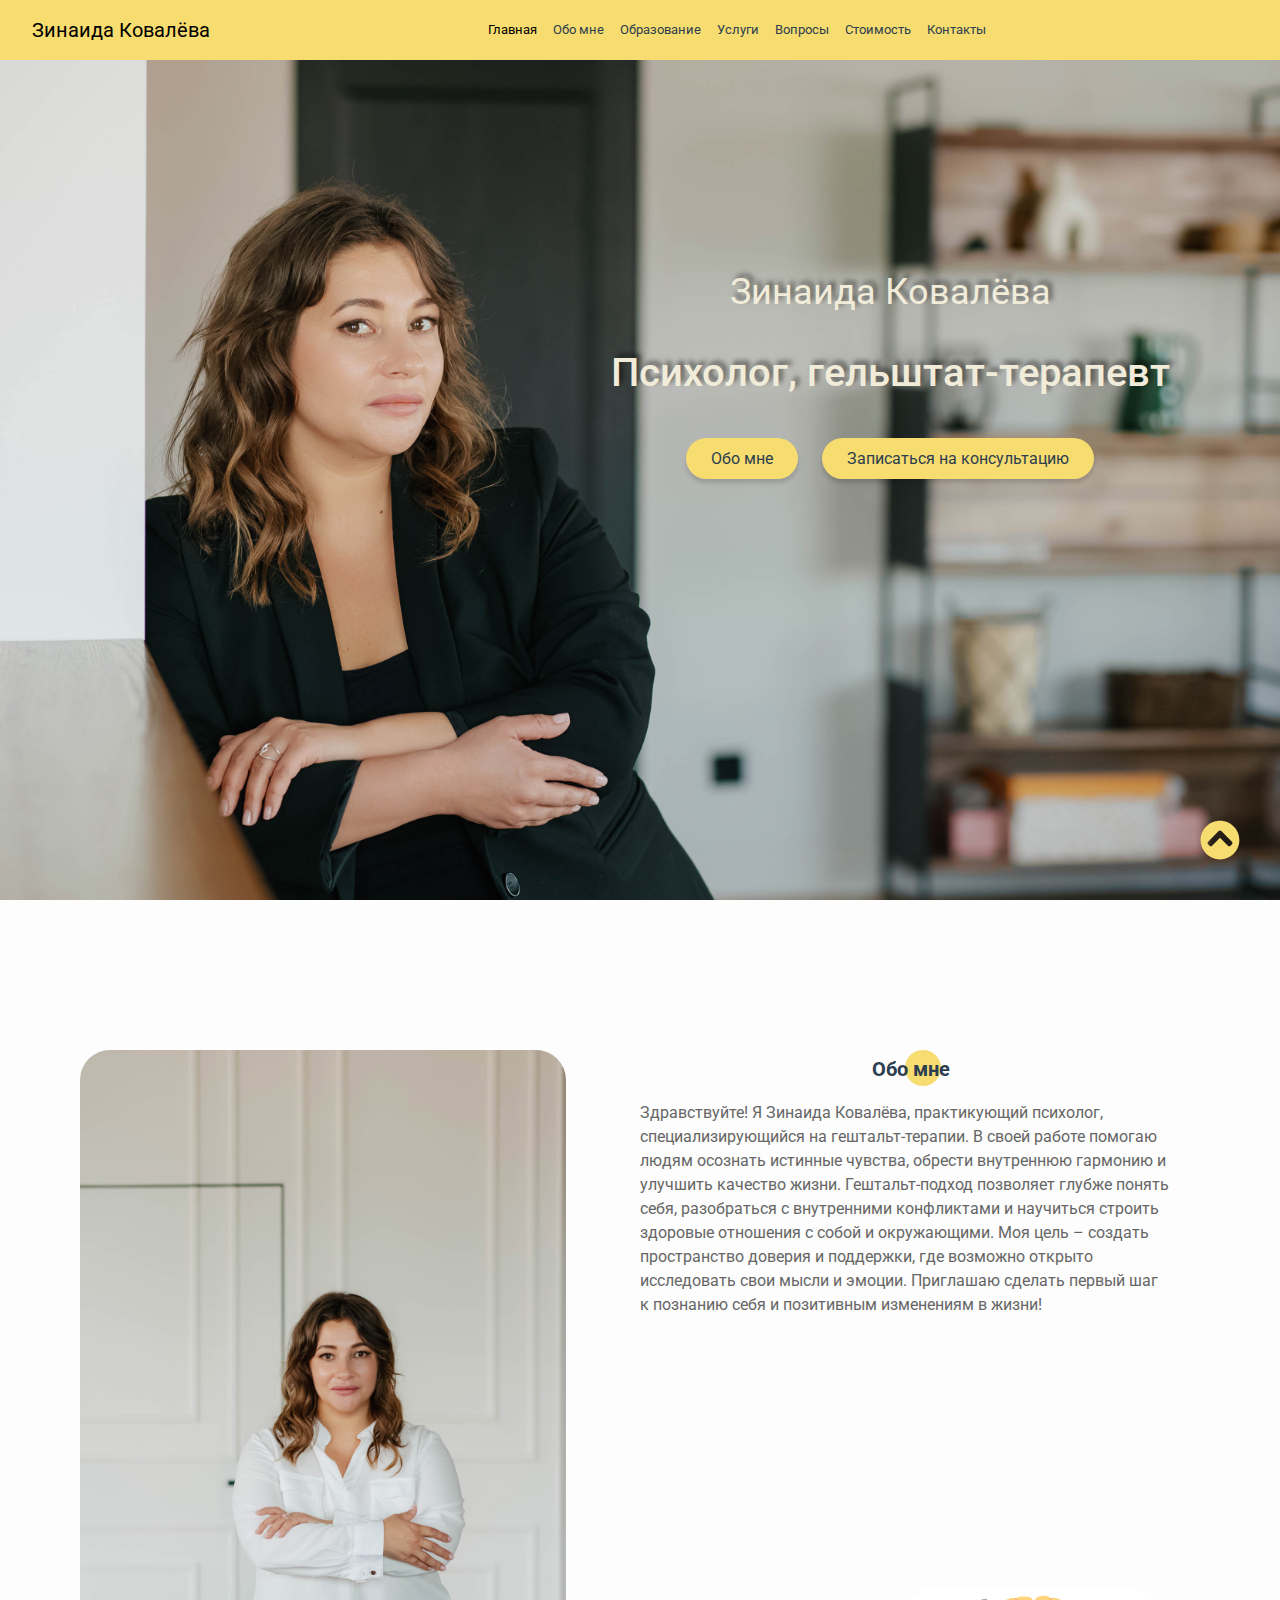
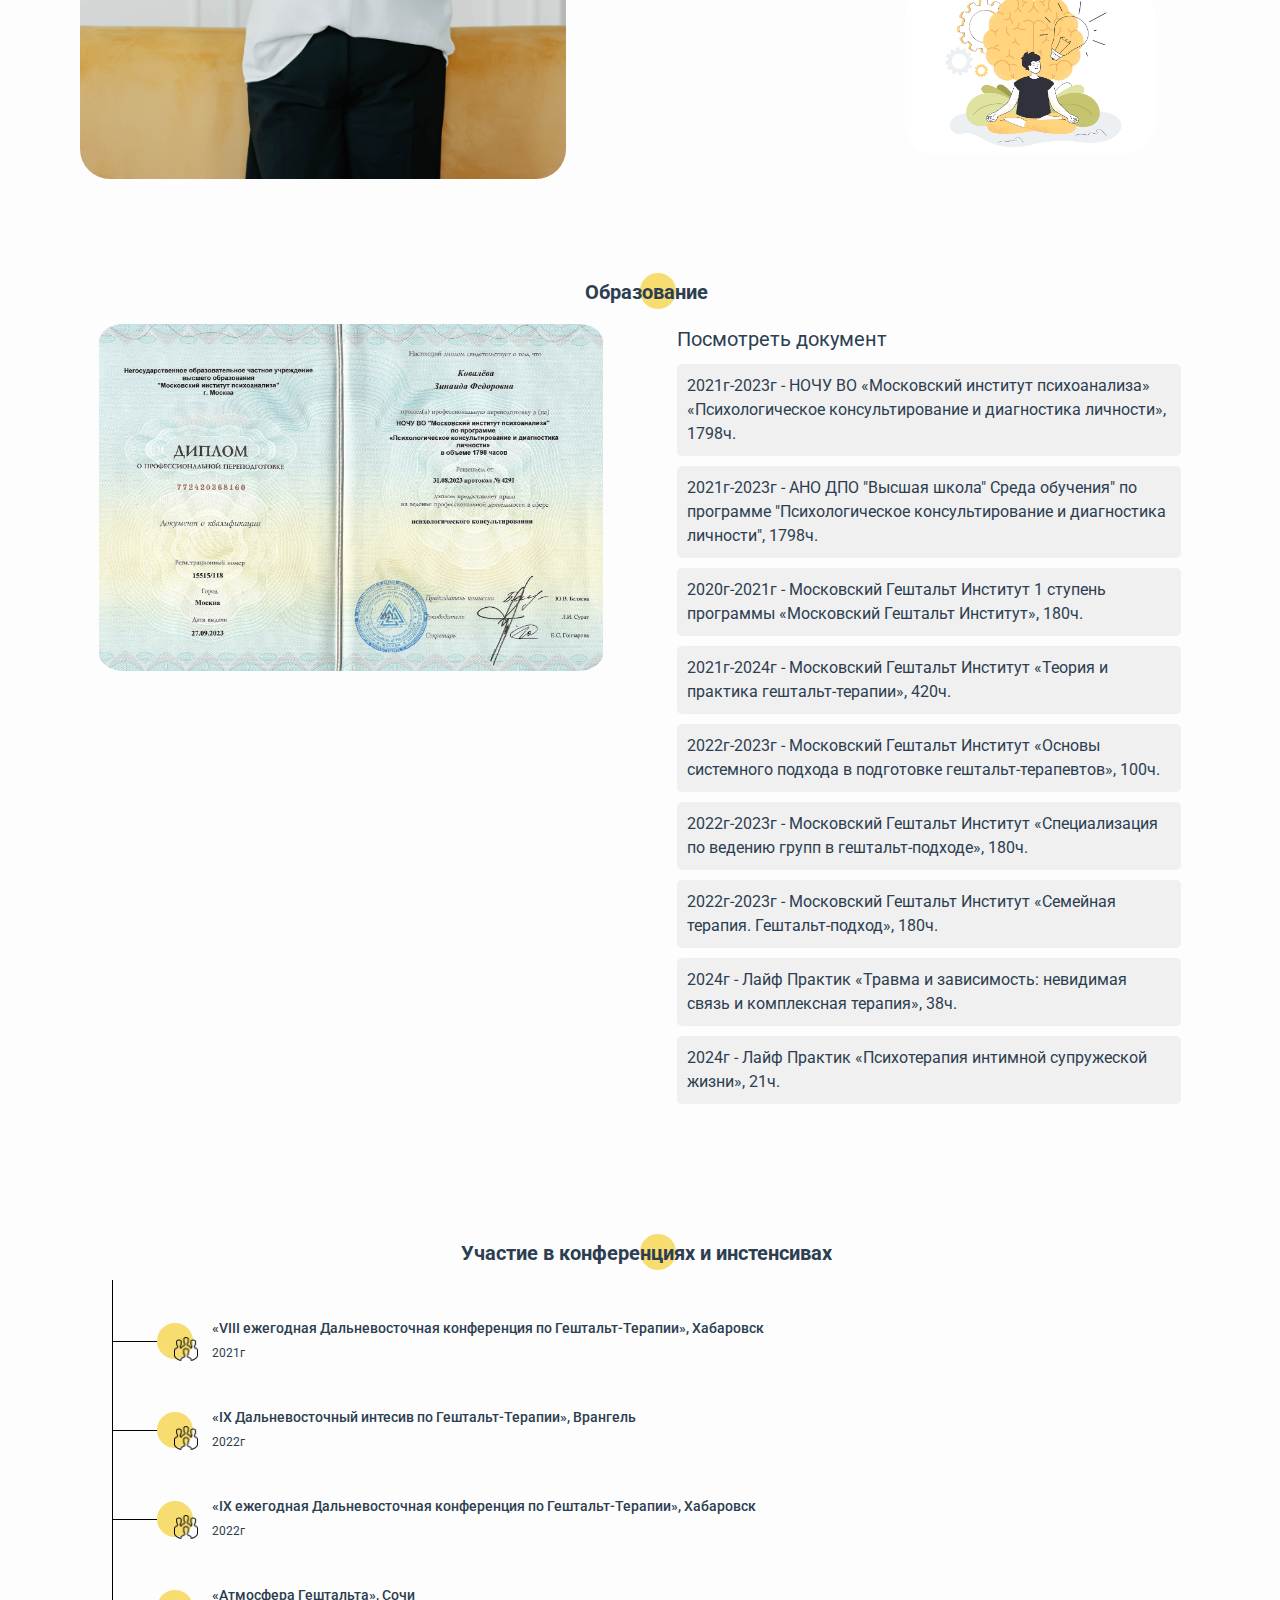
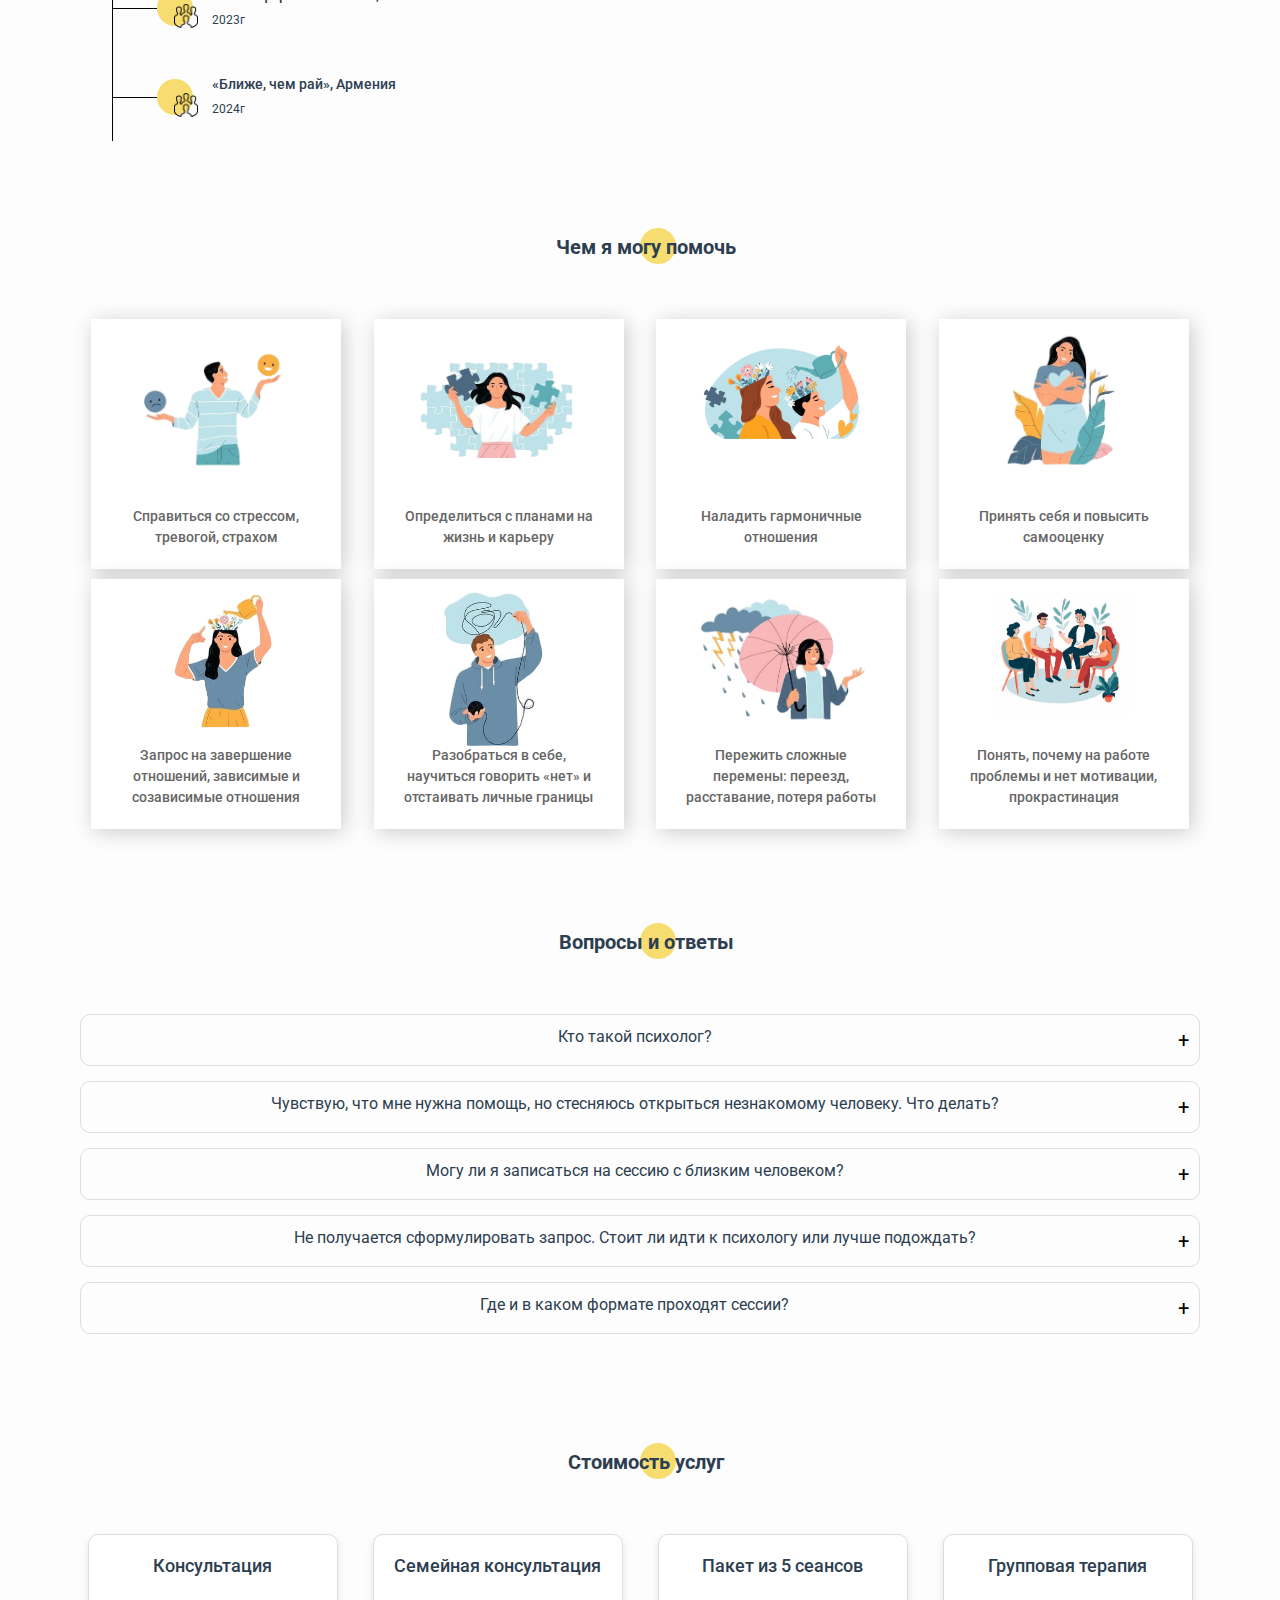
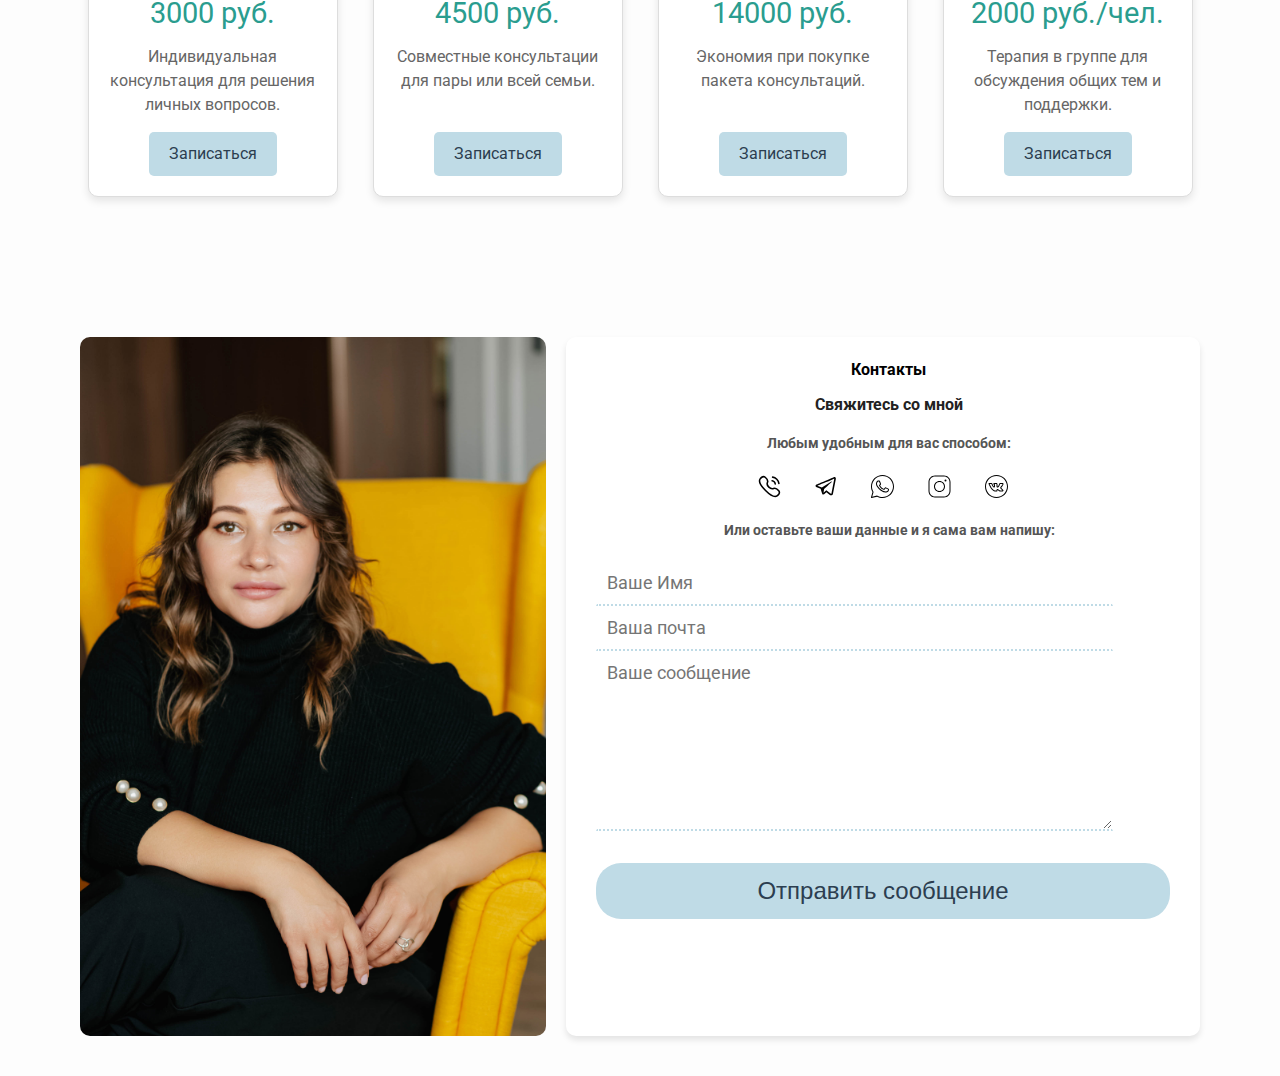
==== index.html @ 151e50be "update" ====
<!DOCTYPE html>
<html lang="ru">

<head>
    <meta charset="UTF-8">
    <meta name="viewport" content="width=device-width, initial-scale=1.0">
    <title>Психолог</title>
    <link href="https://cdn.jsdelivr.net/npm/bootstrap@5.3.0/dist/css/bootstrap.min.css" rel="stylesheet">
    <link rel="preconnect" href="https://fonts.googleapis.com">
    <link rel="preconnect" href="https://fonts.gstatic.com" crossorigin>
    <link href="https://fonts.googleapis.com/css2?family=Roboto:ital,wght@0,100;0,300;0,400;0,500;0,700;0,900;1,100;1,300;1,400;1,500;1,700;1,900&display=swap" rel="stylesheet">
    <link rel="preconnect" href="https://fonts.googleapis.com">
    <link rel="preconnect" href="https://fonts.gstatic.com" crossorigin>
    <link href="https://fonts.googleapis.com/css2?family=Marck+Script&display=swap" rel="stylesheet">
    <link rel="stylesheet" href="style.css">
</head>

<body>
    <!-- Главная секция -->
    <header class="main-header" id="up">
        <nav class="navbar navbar-expand-lg navbar-light">
            <div class="container-fluid">
                <a class="navbar-brand" href="#">Зинаида Ковалёва</a>
                <button class="navbar-toggler" type="button" data-bs-toggle="collapse" data-bs-target="#navbarNav" aria-controls="navbarNav" aria-expanded="false" aria-label="Toggle navigation">
               <span class="navbar-toggler-icon"></span>
               </button>
                <div class="collapse navbar-collapse" id="navbarNav">
                    <ul class="navbar-nav ms-auto">
                        <li class="nav-item">
                            <a class="nav-link active" aria-current="page" href="#main">Главная</a>
                        </li>
                        <li class="nav-item">
                            <a class="nav-link" href="#about">Обо мне</a>
                        </li>
                        <li class="nav-item">
                            <a class="nav-link" href="#resume">Образование</a>
                        </li>
                        <li class="nav-item">
                            <a class="nav-link" href="#services">Услуги</a>
                        </li>
                        <li class="nav-item">
                            <a class="nav-link" href="#faq">Вопросы</a>
                        </li>
                        <li class="nav-item">
                            <a class="nav-link" href="#pricing">Стоимость</a>
                        </li>
                        <li class="nav-item">
                            <a class="nav-link" href="#contacts">Контакты</a>
                        </li>
                    </ul>
                </div>
            </div>
        </nav>
        <div class="main-text">
            <div class="main__subtitle">Зинаида Ковалёва</div>
            <h1 class="main__title">Психолог, гельштат-терапевт</h1>
            <div class="main-btn">
                <a href="#about" class="main__link">Обо мне</a>
                <a class="main__btn" href="#contacts">Записаться на консультацию
               </a>
            </div>
        </div>
    </header>
    <!-- Секция "Обо мне" -->
    <section class="about">
        <div class="container">
            <div class="about__wrapper" id="about">
                <div class="about__photo">

                    <img src="./img/4.jpg" alt="photo">

                </div>
                <div class="about__descr">
                    <div class="container_about">
                        <h2 class="title">Обо мне</h2>
                        <p class="about__text ">Здравствуйте! Я Зинаида Ковалёва, практикующий психолог, специализирующийся на гештальт-терапии. В своей работе помогаю людям осознать истинные чувства, обрести внутреннюю гармонию и улучшить качество жизни. Гештальт-подход позволяет
                            глубже понять себя, разобраться с внутренними конфликтами и научиться строить здоровые отношения с собой и окружающими. Моя цель – создать пространство доверия и поддержки, где возможно открыто исследовать свои мысли и эмоции.
                            Приглашаю сделать первый шаг к познанию себя и позитивным изменениям в жизни!
                        </p>
                        <img src="./vector/yoga.jpg" alt="woman" class="about_icon">
                    </div>
                </div>
            </div>
        </div>
    </section>
    <!-- Секция "Образование" -->
    <section class="resume" id="resume">
        <div class="container">
            <h2 class="title">Образование</h2>
            <div id="scene">
                <div id="left-zone">
                    <div id="carousel">
                        <img src="./diplom/1.jpg" alt="Фото 1" class="carousel-item active">
                        <img src="./diplom/2.jpg" alt="Фото 2" class="carousel-item">
                        <img src="./diplom/3.jpg" alt="Фото 3" class="carousel-item">
                        <img src="./diplom/4.jpg" alt="Фото 4" class="carousel-item">
                        <img src="./diplom/5.jpg" alt="Фото 5" class="carousel-item">
                        <img src="./diplom/6.jpg" alt="Фото 6" class="carousel-item">
                        <img src="./diplom/7.jpg" alt="Фото 7" class="carousel-item">
                        <img src="./diplom/8.jpg" alt="Фото 8" class="carousel-item">
                        <img src="./diplom/9.jpg" alt="Фото 9" class="carousel-item">
                    </div>
                </div>
                <div id="middle-border"></div>
                <div id="right-zone">
                    <div id="diploma-text">Посмотреть документ</div>

                    <ul id="diploma-list">
                        <li data-index="0" data-img="./diplom/1.jpg">
                            2021г-2023г - НОЧУ ВО «Московский институт психоанализа» «Психологическое консультирование и диагностика личности», 1798ч.
                        </li>
                        <li data-index="1" data-img="./diplom/2.jpg">
                            2021г-2023г - АНО ДПО "Высшая школа" Среда обучения" по программе "Психологическое консультирование и диагностика личности", 1798ч.
                        </li>
                        <li data-index="2" data-img="./diplom/3.jpg">
                            2020г-2021г - Московский Гештальт Институт 1 ступень программы «Московский Гештальт Институт», 180ч.
                        </li>
                        <li data-index="3" data-img="./diplom/4.jpg">
                            2021г-2024г - Московский Гештальт Институт «Теория и практика гештальт-терапии», 420ч.
                        </li>
                        <li data-index="4" data-img="./diplom/5.jpg">
                            2022г-2023г - Московский Гештальт Институт «Основы системного подхода в подготовке гештальт-терапевтов», 100ч.
                        </li>
                        <li data-index="5" data-img="./diplom/6.jpg">
                            2022г-2023г - Московский Гештальт Институт «Специализация по ведению групп в гештальт-подходе», 180ч.
                        </li>
                        <li data-index="6" data-img="./diplom/7.jpg">
                            2022г-2023г - Московский Гештальт Институт «Семейная терапия. Гештальт-подход», 180ч.
                        </li>
                        <li data-index="7" data-img="./diplom/8.jpg">
                            2024г - Лайф Практик «Травма и зависимость: невидимая связь и комплексная терапия», 38ч.
                        </li>
                        <li data-index="8" data-img="./diplom/9.jpg">
                            2024г - Лайф Практик «Психотерапия интимной супружеской жизни», 21ч.
                        </li>
                    </ul>
                </div>
                <div id="diploma-modal">
                    <div class="modal-content">
                        <img id="modal-image" alt="Диплом">
                        <span id="close-modal" class="close">&times;</span>
                    </div>
                </div>
            </div>
        </div>
    </section>
    <!--  Секция Конференции -->
    <section id="qualifications" class="qualifications">
        <div class="container">
            <h2 class="title">Участие в конференциях и инстенсивах</h2>
            <div class="resume__column">
                <ul>
                    <li>
                        <div class="resume__item">
                            <div class="resume__item-head">
                                <div class="resume__item-icon">
                                    <img src="./experience/conf.png" alt="work">
                                </div>
                                <h4 class="title_fz14"> «VIII ежегодная Дальневосточная конференция по Гештальт-Терапии», Хабаровск
                                </h4>
                                <div class="resume__item-location">2021г
                                </div>
                            </div>
                        </div>
                    </li>
                    <li>
                        <div class="resume__item">
                            <div class="resume__item-head">
                                <div class="resume__item-icon">
                                    <img src="./experience/conf.png" alt="work">
                                </div>
                                <h4 class="title_fz14"> «IX Дальневосточный интесив по Гештальт-Терапии», Врангель
                                </h4>
                                <div class="resume__item-location">2022г
                                </div>
                            </div>
                        </div>
                    </li>
                    <li>
                        <div class="resume__item">
                            <div class="resume__item-head">
                                <div class="resume__item-icon">
                                    <img src="./experience/conf.png" alt="work">
                                </div>
                                <h4 class="title_fz14">
                                    «IX ежегодная Дальневосточная конференция по Гештальт-Терапии», Хабаровск
                                </h4>
                                <div class="resume__item-location">2022г
                                </div>
                            </div>
                        </div>
                    </li>
                    <li>
                        <div class="resume__item">
                            <div class="resume__item-head">
                                <div class="resume__item-icon">
                                    <img src="./experience/conf.png" alt="work">
                                </div>
                                <h4 class="title_fz14">
                                    «Атмосфера Гештальта», Сочи
                                </h4>
                                <div class="resume__item-location">2023г
                                </div>
                            </div>
                        </div>
                    </li>
                    <li>
                        <div class="resume__item">
                            <div class="resume__item-head">
                                <div class="resume__item-icon">
                                    <img src="./experience/conf.png" alt="work">
                                </div>
                                <h4 class="title_fz14">
                                    «Ближе, чем рай», Армения
                                </h4>
                                <div class="resume__item-location">2024г
                                </div>
                            </div>
                        </div>
                    </li>
                </ul>
            </div>
        </div>
    </section>
    <!-- Секция "Услуги" -->
    <section id="services" class="services">
        <div class="container">
            <h2 class="title">Чем я могу помочь</h2>
            <div class="services_wrapper">
                <div class="cta">
                    <img src="./vector/1.png" alt="card_1" class="services_img">
                    <div class="services_descr">
                        <p class="services_text">Справиться со стрессом, тревогой, страхом
                        </p>
                    </div>
                </div>
                <div class="cta">
                    <img src="./vector/2.png" alt="card_2" class="services_img">
                    <div class="services_descr">
                        <p class="services_text">Определиться с планами на жизнь и карьеру
                        </p>
                    </div>
                </div>
                <div class="cta">
                    <img src="./vector/8.png" alt="card_8" class="services_img">
                    <div class="services_descr">
                        <p class="services_text">Наладить гармоничные отношения
                        </p>
                    </div>
                </div>
                <div class="cta">
                    <img src="./vector/5.png" alt="card_5" class="services_img">
                    <div class="services_descr">
                        <p class="services_text"> Принять себя и повысить самооценку
                        </p>
                    </div>
                </div>
                <div class="cta">
                    <img src="./vector/3.png" alt="card_3" class="services_img">
                    <div class="services_descr">
                        <p class="services_text">Запрос на завершение отношений, зависимые и созависимые отношения
                        </p>
                    </div>
                </div>
                <div class="cta">
                    <img src="./vector/4.png" alt="card_4" class="services_img">
                    <div class="services_descr">
                        <p class="services_text"> Разобраться в себе, научиться говорить «нет» и отстаивать личные границы
                        </p>
                    </div>
                </div>
                <div class="cta">
                    <img src="./vector/6.png" alt="card_6" class="services_img">
                    <div class="services_descr">
                        <p class="services_text">Пережить сложные перемены: переезд, расставание, потеря работы
                        </p>
                    </div>
                </div>
                <div class="cta">
                    <img src="./vector/7.PNG" alt="card_7" class="services_img">
                    <div class="services_descr">
                        <p class="services_text">Понять, почему на работе проблемы и нет мотивации, прокрастинация
                        </p>
                    </div>
                </div>
            </div>
        </div>
    </section>
    <!-- Секция "Вопросы и ответы" -->
    <section id="faq" class="faq">
        <div class="container">
            <h2 class="title">Вопросы и ответы</h2>
            <div class="faq-items">
                <div class="faq-item">
                    <div class="question">
                        <span>Кто такой психолог?</span>
                        <button class="toggle-btn">+</button>
                    </div>
                    <div class="answer">
                        Психолог — это профессионал, который помогает людям справиться со своими мыслями, чувствами и поведением. В психотерапии можно улучшить качество своей жизни: наладить отношения с людьми, найти источник проблем и тревоги, изучить самого себя.
                    </div>
                </div>
                <div class="faq-item">
                    <div class="question">
                        <span>Чувствую, что мне нужна помощь, но стесняюсь открыться незнакомому человеку. Что делать?
                     </span>
                        <button class="toggle-btn">+</button>
                    </div>
                    <div class="answer">
                        Для многих людей установленная с психологом связь становится первым и очень важным опытом открытых, безопасных и доверительных отношений. Отношения, которые складываются между психологом и клиентом, называются терапевтическим альянсом — он основан на
                        доверии, принятии и общей цели. Важно, чтобы клиент был заинтересован в установлении контакта так же, как психолог.
                    </div>
                </div>
                <div class="faq-item">
                    <div class="question">
                        <span>Могу ли я записаться на сессию с близким человеком?
                     </span>
                        <button class="toggle-btn">+</button>
                    </div>
                    <div class="answer">
                        Да, на парную консультацию можно прийти с партнером, членом семьи, другом.
                    </div>
                </div>
                <div class="faq-item">
                    <div class="question">
                        <span>Не получается сформулировать запрос. Стоит ли идти к психологу или лучше подождать?
                     </span>
                        <button class="toggle-btn">+</button>
                    </div>
                    <div class="answer">
                        Какого-то особенного состояния, оказавшись в котором человек станет достоин помощи, не существует. На самом деле к психологу можно приходить с разными целями: улучшить свое состояние, исследовать себя, ценности и смыслы, получить поддержку и сохранить
                        текущий уровень жизни.
                    </div>
                </div>
                <div class="faq-item">
                    <div class="question">
                        <span>Где и в каком формате проходят сессии?
                     </span>
                        <button class="toggle-btn">+</button>
                    </div>
                    <div class="answer">
                        Онлайн или личная встреча в кабинете, г.Владивосток
                    </div>
                </div>
            </div>
        </div>
    </section>
    <!-- Секция "Стоимость" -->
    <section id="pricing" class="pricing">
        <div class="container">
            <h2 class="title">Стоимость услуг</h2>
            <div class="pricing-cards">
                <div class="price-card">
                    <h3>Консультация</h3>
                    <p class="price">3000 руб.</p>
                    <p class="description">Индивидуальная консультация для решения личных вопросов.</p>
                    <div><a class="btn-signup" href="#contacts" target="_blank">Записаться</a></div>
                </div>
                <div class="price-card">
                    <h3>Семейная консультация</h3>
                    <p class="price">4500 руб.</p>
                    <p class="description">Совместные консультации для пары или всей семьи.</p>
                    <div><a class="btn-signup" href="#contacts" target="_blank">Записаться</a></div>
                </div>
                <div class="price-card">
                    <h3>Пакет из 5 сеансов</h3>
                    <p class="price">14000 руб.</p>
                    <p class="description">Экономия при покупке пакета консультаций.</p>
                    <div><a class="btn-signup" href="#contacts" target="_blank">Записаться</a></div>
                </div>
                <div class="price-card">
                    <h3>Групповая терапия</h3>
                    <p class="price">2000 руб./чел.</p>
                    <p class="description">Терапия в группе для обсуждения общих тем и поддержки.</p>
                    <div><a class="btn-signup" href="#contacts" target="_blank">Записаться</a></div>
                </div>
            </div>
        </div>
    </section>


    <!--  Контакты -->
    <footer>
        <section class="contacts" id="contacts">
            <div class="container">
                <div class="contacts__wrapper">
                    <div class="contacts__photo">
                        <img src="./img/2.jpg" alt="photo">
                    </div>
                    <div class="contacts__descr">
                        <h2 class="title title_fz16 contacts__title">Контакты</h2>
                        <div class="title title_fz36 contacts__subtitle">Свяжитесь со мной</div>
                        <div class="title title_fz14 contacts__text">
                            Любым удобным для вас способом:
                        </div>
                        <div class="contacts__social">
                            <a href="tel:+79024866985" class="contacts__link" target="_blank" rel="noopener">
                                <img src="icons/phone.svg" alt="+79024866985">
                            </a>
                            <a href="https://t.me/Zina_kov" class="contacts__link" target="_blank" rel="noopener">
                                <img src="./icons/telegram.svg" alt="telegram">
                            </a>
                            <a href="https://wa.me/79024866985" class="contacts__link" target="_blank" rel="noopener">
                                <img src="./icons/whatsapp.svg" alt="WhatsApp">
                            </a>
                            <a href="https://instagram.com/zina_ko" class="contacts__link" target="_blank" rel="noopener">
                                <img src="./icons/instagram.svg" alt="instagram">
                            </a>
                            <a href="https://vk.com/zina_ko" class="contacts__link" target="_blank" rel="noopener">
                                <img src="icons/vk.svg" alt="vk">
                            </a>
                        </div>
                        <div class="title title_fz14 contacts__text">
                            Или оставьте ваши данные и я сама вам напишу:
                        </div>
                        <form action="https://api.web3forms.com/submit" method="POST" class="form">
                            <input type="hidden" name="access_key" value="64c1907b-3986-439f-8b9c-4cee5fe26b75">
                            <input name="name" type="text" class="name feedback-input" placeholder="Ваше Имя">
                            <input name="email" type="text" class="email feedback-input" placeholder="Ваша почта">
                            <textarea name="text" class="message feedback-input" placeholder="Ваше сообщение"></textarea>
                            <input class="submit-button" type="submit" value="Отправить сообщение">
                        </form>
                    </div>
                    <div id="successModal" class="modal hidden">
                        <div class="modal-content-thanks">
                            <span id="closeModal" class="close-btn">&times;</span>
                            <p>Ваше сообщение было успешно отправлено.</p>
                        </div>
                    </div>
                </div>
        </section>
        <a href="#up" class="pageup">
            <img src="./vector/up.svg" alt="up">
        </a>
    </footer>


    <script src="https://cdn.jsdelivr.net/npm/bootstrap@5.3.0/dist/js/bootstrap.bundle.min.js"></script>
    <script src="script.js"></script>
</body>

</html>
---- style.css ----
@import url('./block/about.css');
@import url('./block/main.css');
@import url('./block/resume.css');
@import url('./block/services.css');
@import url('./block/faq.css');
@import url('./block/price.css');
@import url('./block/contacts.css');
* {
    margin: 0 auto;
    padding: 0;
    scroll-behavior: smooth;
    box-sizing: border-box;
}

body {
    font-family: "Roboto", sans-serif;
    background-color: #FDFDFD;
    color: #2C3E50;
}

.container {
    max-width: 1180px;
    margin: 0 auto;
    padding: 100px 30px 0px 30px;
}

h2 {
    color: #2C3E50;
    position: relative;
    font-size: 20px;
    text-align: center;
}

.title {
    position: relative;
    padding-top: 1px;
    padding-left: 12px;
    text-align: center;
    font-weight: bold;
}

.title:before {
    content: '';
    position: absolute;
    width: 36px;
    height: 36px;
    border-radius: 100%;
    background: #f7dd70;
    z-index: -1;
    top: -25%;
    left: 50%;
    text-align: center;
}

.title_fz14 {
    font-size: 14px;
    line-height: 21px;
}

.title_fz16 {
    padding-left: 10px;
    font-size: 16px;
    line-height: 24px;
    color: #000;
}

.title_fz36 {
    font-style: 36px;
}

.pageup {
    display: block;
    position: fixed;
    bottom: 40px;
    right: 40px;
    width: 40px;
    height: 40px;
    scroll-behavior: smooth;
    img {
        width: 100%;
    }
}

@media (max-width: 768px) {
    .container {
        padding: 80px 30px 0px 30px;
    }
}
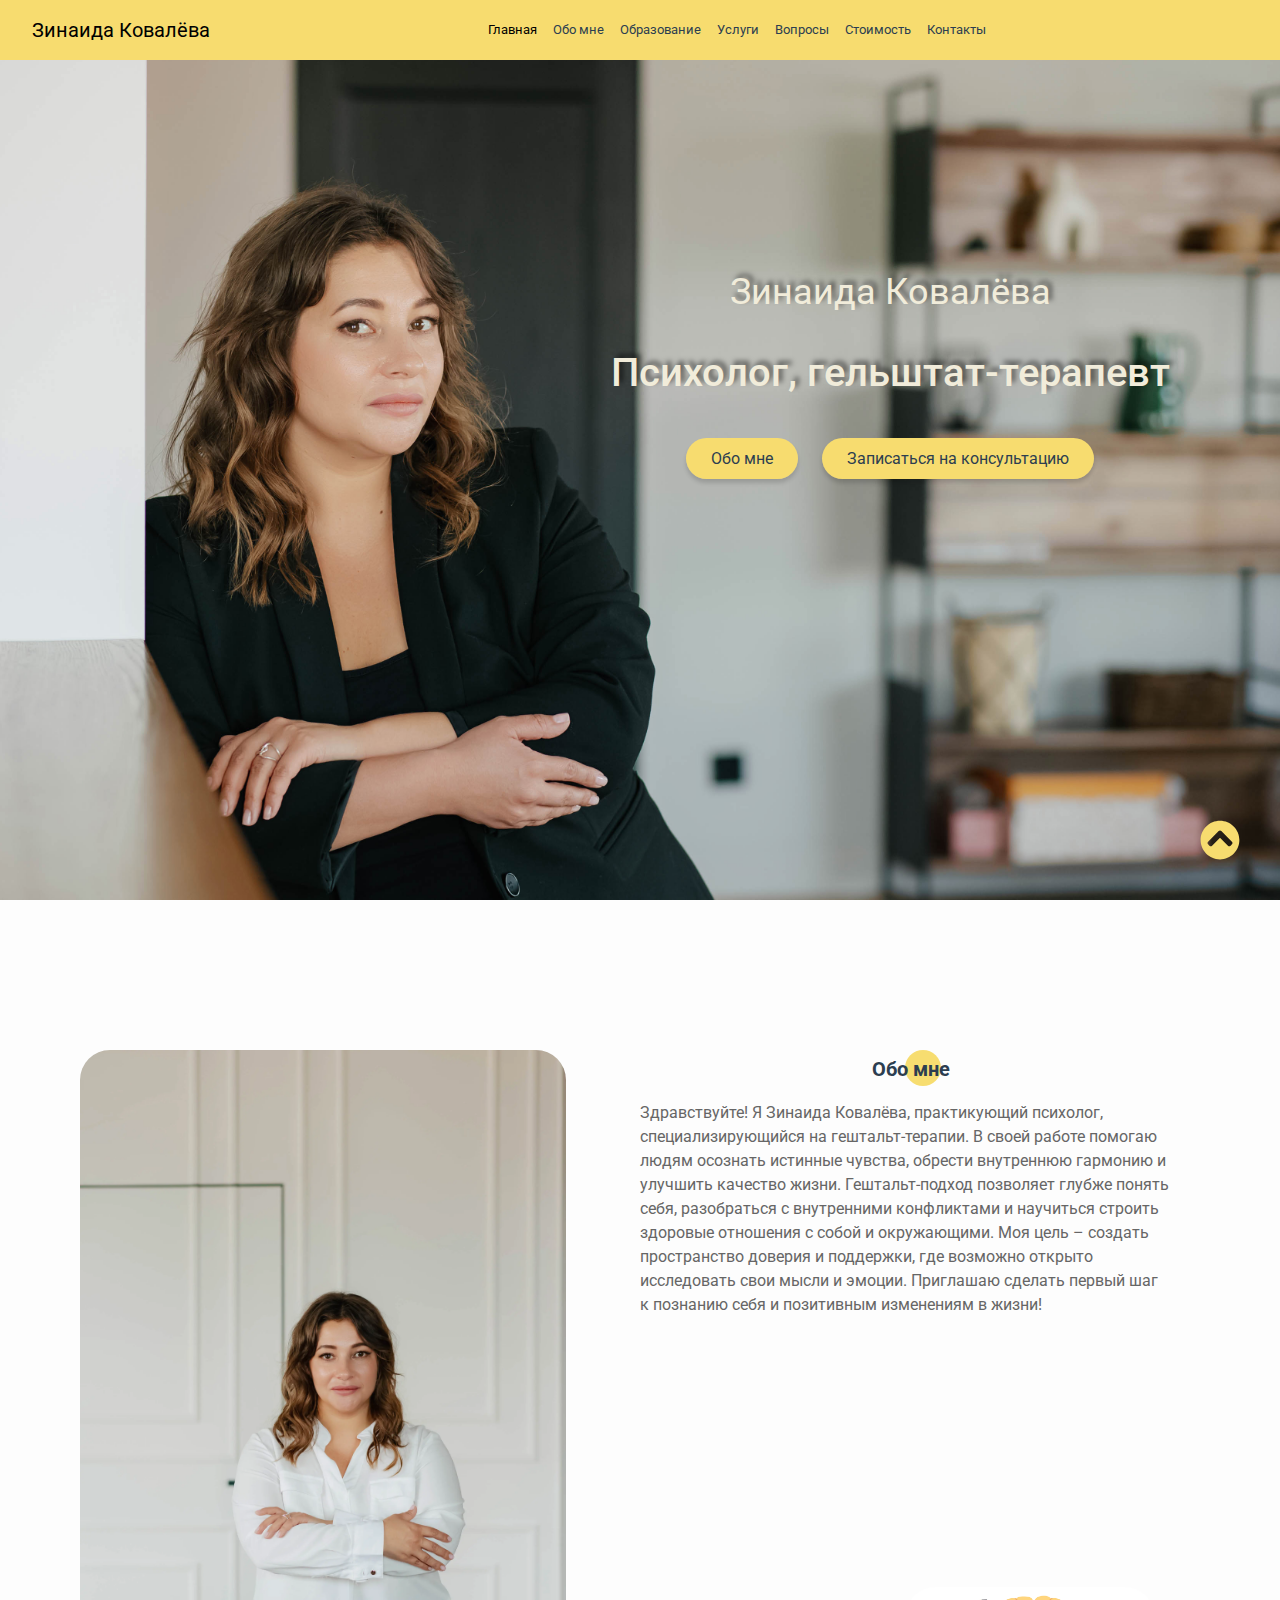
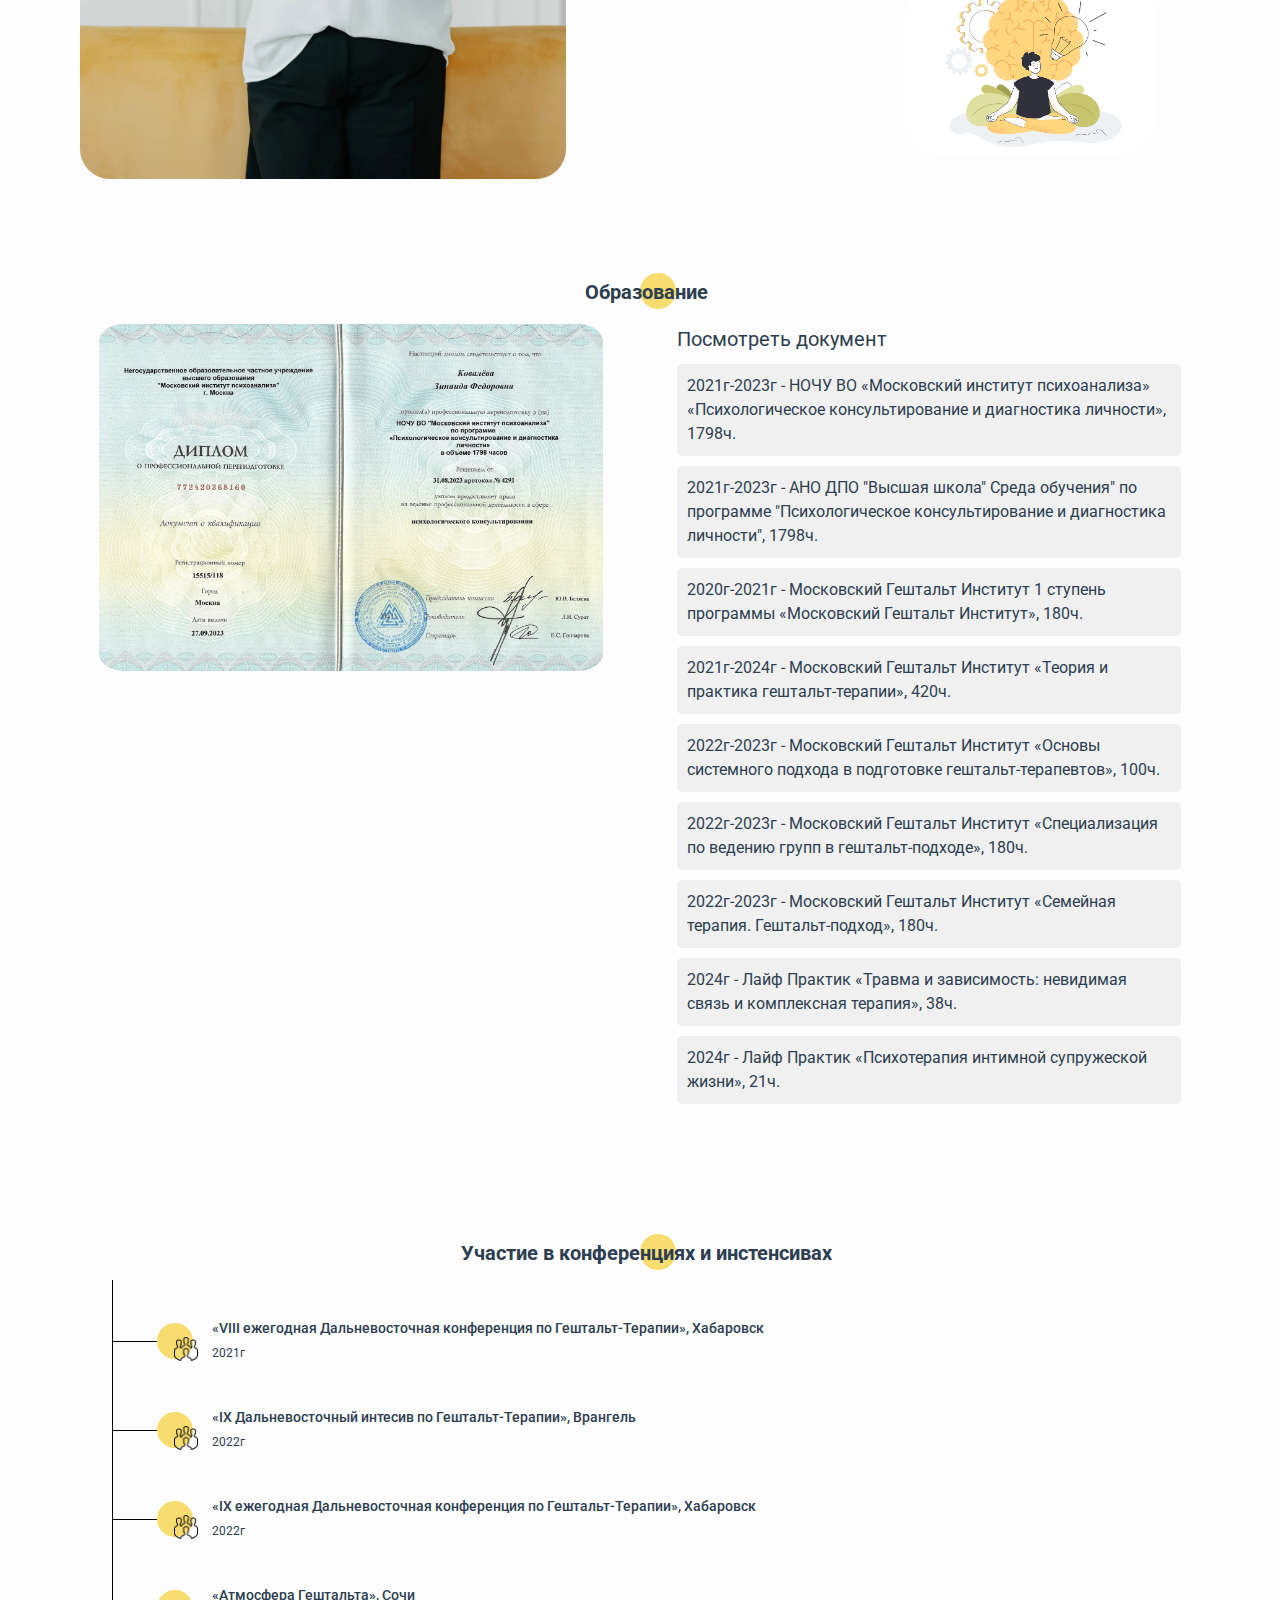
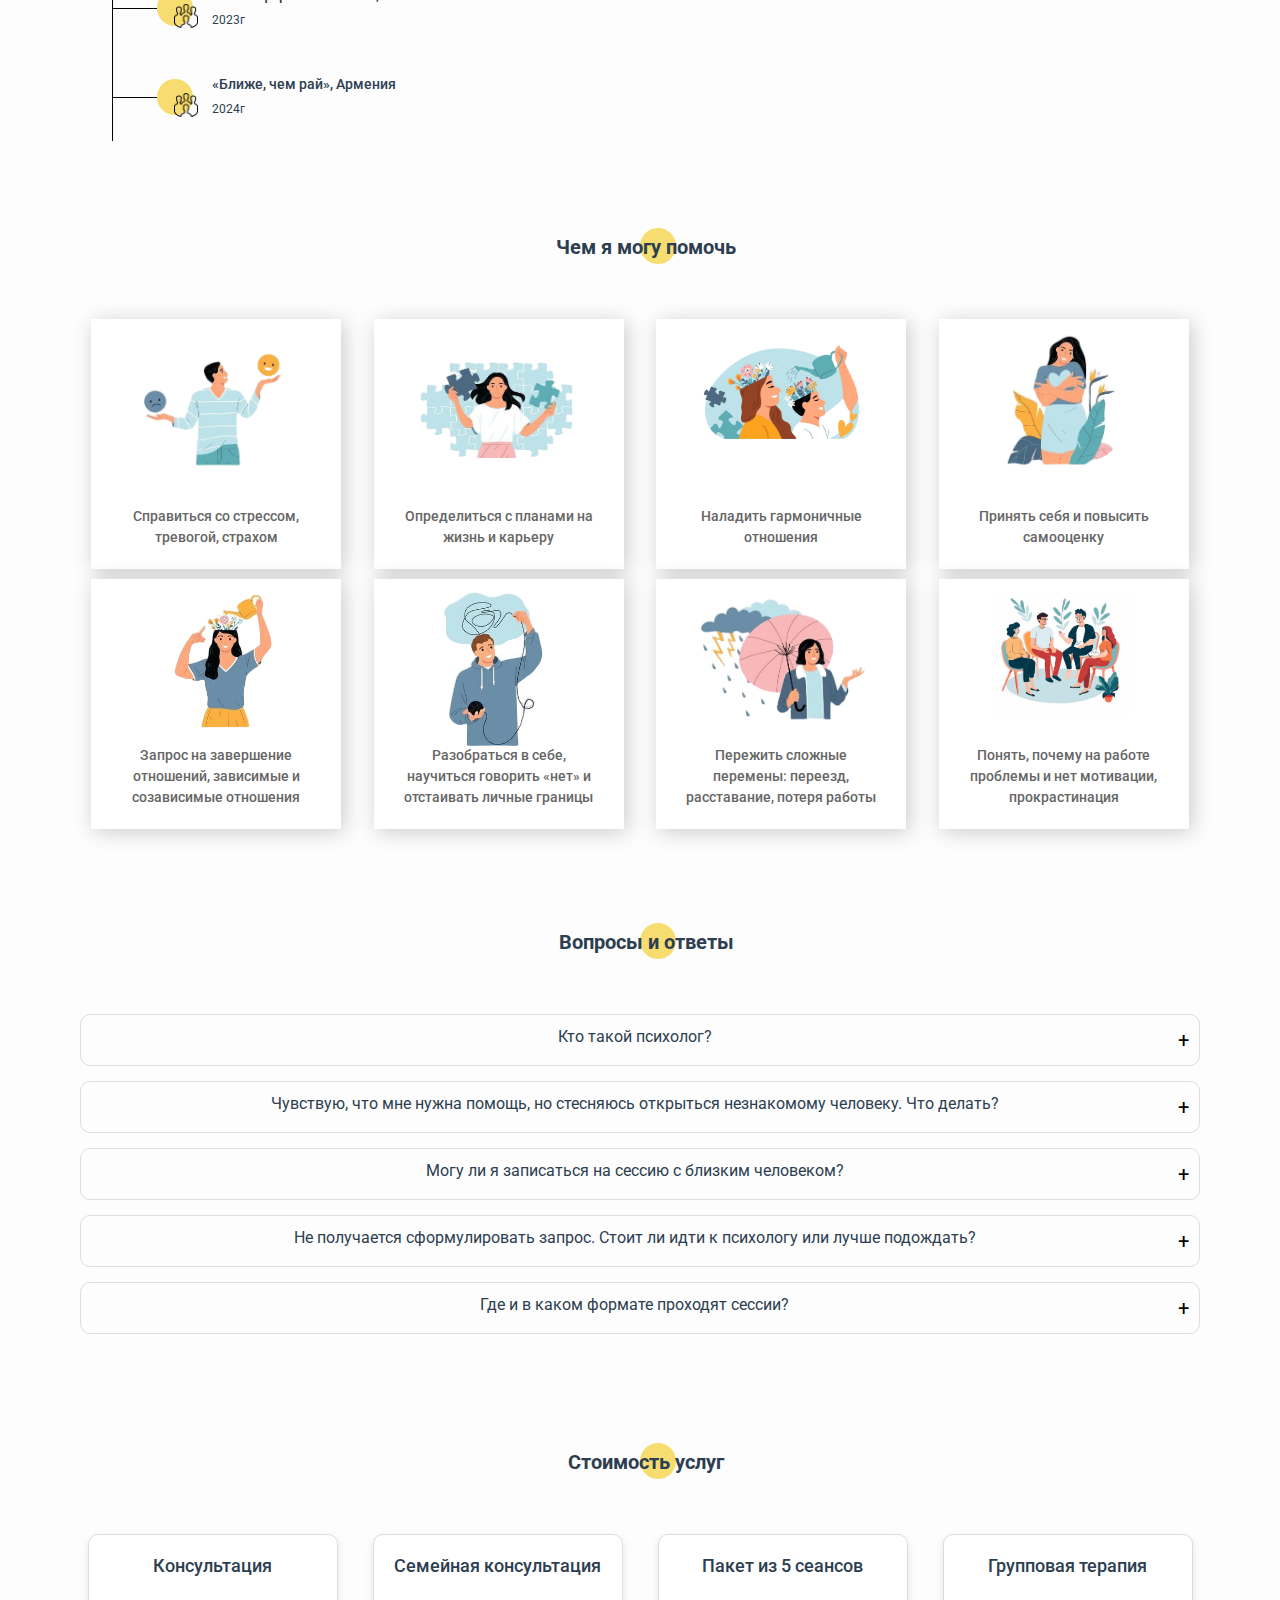
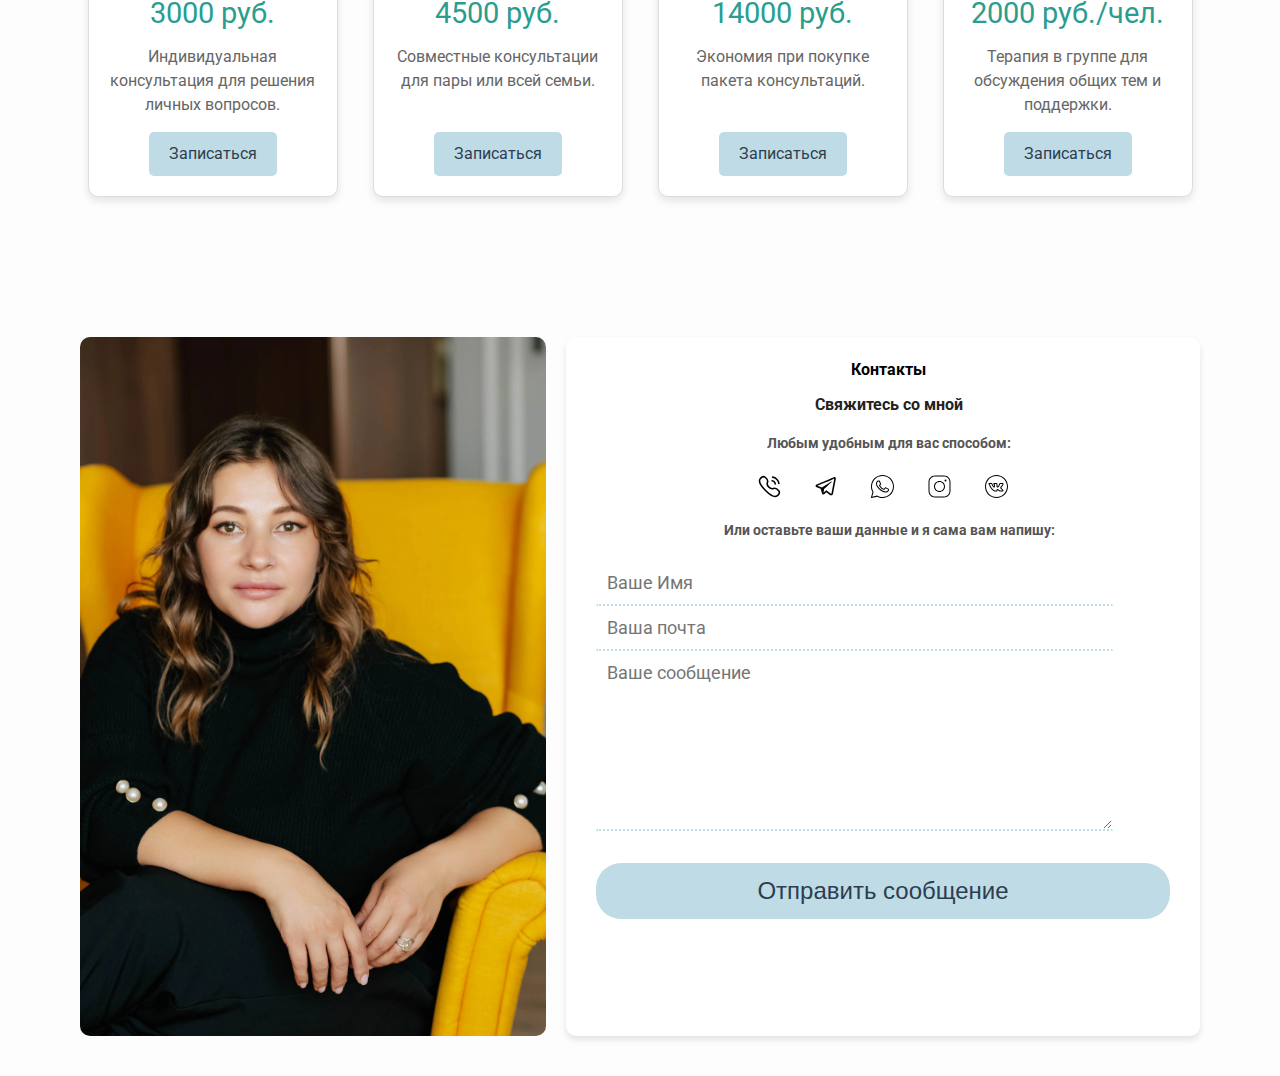
==== commit 1437d826: "add  metatag favicon" ====
--- a/index.html
+++ b/index.html
@@ -4,7 +4,50 @@
 <head>
     <meta charset="UTF-8">
     <meta name="viewport" content="width=device-width, initial-scale=1.0">
-    <title>Психолог</title>
+    <meta http-equiv="X-UA-Compatible" content="ie=edge">
+    <title>Психолог, гельштат-терапевт</title>
+    <meta name="title" content="Сайт-визитка">
+    <meta name="description" content="Здесь вы сможете узнать больше обо мне">
+    <!-- Primary Meta Tags -->
+    <title>Зинаида Ковалёва Психолог, гельштат-терапевт</title>
+    <meta name="title" content="Зинаида Ковалёва.
+     Психолог, гельштат-терапевт" />
+    <meta name="description" content="Я Зинаида Ковалёва, практикующий психолог, специализирующийся на гештальт-терапии. В своей работе помогаю людям осознать истинные чувства, обрести внутреннюю гармонию и улучшить качество жизни." />
+
+    <!-- Open Graph / Facebook -->
+    <meta property="og:type" content="website" />
+    <meta property="og:url" content="https://metatags.io/" />
+    <meta property="og:title" content="Зинаида Ковалёва.
+     Психолог, гельштат-терапевт" />
+    <meta property="og:description" content="Я Зинаида Ковалёва, практикующий психолог, специализирующийся на гештальт-терапии. В своей работе помогаю людям осознать истинные чувства, обрести внутреннюю гармонию и улучшить качество жизни." />
+    <meta property="og:image" content="./img/1.jpg" />
+
+    <!-- Twitter -->
+    <meta property="twitter:card" content="summary_large_image" />
+    <meta property="twitter:url" content="https://metatags.io/" />
+    <meta property="twitter:title" content="Зинаида Ковалёва.
+     Психолог, гельштат-терапевт" />
+    <meta property="twitter:description" content="Я Зинаида Ковалёва, практикующий психолог, специализирующийся на гештальт-терапии. В своей работе помогаю людям осознать истинные чувства, обрести внутреннюю гармонию и улучшить качество жизни." />
+    <meta property="twitter:image" content="./img/1.png" />
+
+    <!-- Favicon  -->
+    <link rel="apple-touch-icon" sizes="57x57" href="favicon/apple-icon-57x57.png">
+    <link rel="apple-touch-icon" sizes="60x60" href="favicon/apple-icon-60x60.png">
+    <link rel="apple-touch-icon" sizes="72x72" href="favicon/apple-icon-72x72.png">
+    <link rel="apple-touch-icon" sizes="76x76" href="favicon/apple-icon-76x76.png">
+    <link rel="apple-touch-icon" sizes="114x114" href="favicon/apple-icon-114x114.png">
+    <link rel="apple-touch-icon" sizes="120x120" href="favicon/apple-icon-120x120.png">
+    <link rel="apple-touch-icon" sizes="144x144" href="favicon/apple-icon-144x144.png">
+    <link rel="apple-touch-icon" sizes="152x152" href="favicon/apple-icon-152x152.png">
+    <link rel="apple-touch-icon" sizes="180x180" href="favicon/apple-icon-180x180.png">
+    <link rel="icon" type="image/png" sizes="192x192" href="favicon/android-icon-192x192.png">
+    <link rel="icon" type="image/png" sizes="32x32" href="favicon/favicon-32x32.png">
+    <link rel="icon" type="image/png" sizes="96x96" href="favicon/favicon-96x96.png">
+    <link rel="icon" type="image/png" sizes="16x16" href="favicon/favicon-16x16.png">
+    <link rel="manifest" href="favicon/manifest.json">
+    <meta name="msapplication-TileColor" content="#ffffff">
+    <meta name="msapplication-TileImage" content="favicon/ms-icon-144x144.png">
+    <meta name="theme-color" content="#ffffff">
     <link href="https://cdn.jsdelivr.net/npm/bootstrap@5.3.0/dist/css/bootstrap.min.css" rel="stylesheet">
     <link rel="preconnect" href="https://fonts.googleapis.com">
     <link rel="preconnect" href="https://fonts.gstatic.com" crossorigin>
@@ -66,8 +109,13 @@
         <div class="container">
             <div class="about__wrapper" id="about">
                 <div class="about__photo">
-
-                    <img src="./img/4.jpg" alt="photo">
+                    <picture>
+                        <source srcset="./img/4.1.webp" type="image/webp">
+                        <source srcset="./img/4.jpg" type="image/jpeg">
+                        <img src="./img/4.jpg" alt="photo">
+                    </picture>
+
+
 
                 </div>
                 <div class="about__descr">
@@ -77,7 +125,12 @@
                             глубже понять себя, разобраться с внутренними конфликтами и научиться строить здоровые отношения с собой и окружающими. Моя цель – создать пространство доверия и поддержки, где возможно открыто исследовать свои мысли и эмоции.
                             Приглашаю сделать первый шаг к познанию себя и позитивным изменениям в жизни!
                         </p>
-                        <img src="./vector/yoga.jpg" alt="woman" class="about_icon">
+                        <picture>
+                            <source srcset="./vector/yoga.webp" type="image/webp">
+                            <source srcset="./vector/yoga.jpg" type="image/jpeg">
+                            <img src="./vector/yoga.jpg" alt="woman" class="about_icon">
+                        </picture>
+
                     </div>
                 </div>
             </div>
@@ -90,15 +143,52 @@
             <div id="scene">
                 <div id="left-zone">
                     <div id="carousel">
-                        <img src="./diplom/1.jpg" alt="Фото 1" class="carousel-item active">
-                        <img src="./diplom/2.jpg" alt="Фото 2" class="carousel-item">
-                        <img src="./diplom/3.jpg" alt="Фото 3" class="carousel-item">
-                        <img src="./diplom/4.jpg" alt="Фото 4" class="carousel-item">
-                        <img src="./diplom/5.jpg" alt="Фото 5" class="carousel-item">
-                        <img src="./diplom/6.jpg" alt="Фото 6" class="carousel-item">
-                        <img src="./diplom/7.jpg" alt="Фото 7" class="carousel-item">
-                        <img src="./diplom/8.jpg" alt="Фото 8" class="carousel-item">
-                        <img src="./diplom/9.jpg" alt="Фото 9" class="carousel-item">
+                        <picture>
+                            <source srcset="./diplom/1.1.webp" type="image/webp">
+                            <source srcset="./diplom/1.jpg" type="image/jpeg">
+                            <img src="./diplom/1.jpg" alt="Фото 1" class="carousel-item active">
+                        </picture>
+                        <picture>
+                            <source srcset="./diplom/2.1.webp" type="image/webp">
+                            <source srcset="./diplom/2.jpg" type="image/jpeg">
+                            <img src="./diplom/2.jpg" alt="Фото 2" class="carousel-item">
+                        </picture>
+                        <picture>
+                            <source srcset="./diplom/3.1.webp" type="image/webp">
+                            <source srcset="./diplom/3.jpg" type="image/jpeg">
+                            <img src="./diplom/3.jpg" alt="Фото 2" class="carousel-item">
+                        </picture>
+                        <picture>
+                            <source srcset="./diplom/4.1.webp" type="image/webp">
+                            <source srcset="./diplom/4.jpg" type="image/jpeg">
+                            <img src="./diplom/4.jpg" alt="Фото 2" class="carousel-item">
+                        </picture>
+                        <picture>
+                            <source srcset="./diplom/5.1.webp" type="image/webp">
+                            <source srcset="./diplom/5.jpg" type="image/jpeg">
+                            <img src="./diplom/5.jpg" alt="Фото 2" class="carousel-item">
+                        </picture>
+                        <picture>
+                            <source srcset="./diplom/6.1.webp" type="image/webp">
+                            <source srcset="./diplom/6.jpg" type="image/jpeg">
+                            <img src="./diplom/6.jpg" alt="Фото 2" class="carousel-item">
+                        </picture>
+                        <picture>
+                            <source srcset="./diplom/7.1.webp" type="image/webp">
+                            <source srcset="./diplom/7.jpg" type="image/jpeg">
+                            <img src="./diplom/7.jpg" alt="Фото 2" class="carousel-item">
+                        </picture>
+                        <picture>
+                            <source srcset="./diplom/8.1.webp" type="image/webp">
+                            <source srcset="./diplom/8.jpg" type="image/jpeg">
+                            <img src="./diplom/8.jpg" alt="Фото 2" class="carousel-item">
+                        </picture>
+                        <picture>
+                            <source srcset="./diplom/9.1.webp" type="image/webp">
+                            <source srcset="./diplom/9.jpg" type="image/jpeg">
+                            <img src="./diplom/9.jpg" alt="Фото 2" class="carousel-item">
+                        </picture>
+
                     </div>
                 </div>
                 <div id="middle-border"></div>
@@ -137,7 +227,7 @@
                 </div>
                 <div id="diploma-modal">
                     <div class="modal-content">
-                        <img id="modal-image" alt="Диплом">
+                        <img id="modal-image" alt="Диплом" src="./diplom/1.jpg">
                         <span id="close-modal" class="close">&times;</span>
                     </div>
                 </div>
@@ -385,7 +475,12 @@
             <div class="container">
                 <div class="contacts__wrapper">
                     <div class="contacts__photo">
-                        <img src="./img/2.jpg" alt="photo">
+                        <picture>
+                            <source srcset="./img/2.1.webp" type="image/webp">
+                            <source srcset="./img/2.jpg" type="image/jpeg">
+                            <img src="./img/2.jpg" alt="photo">
+                        </picture>
+
                     </div>
                     <div class="contacts__descr">
                         <h2 class="title title_fz16 contacts__title">Контакты</h2>
@@ -428,6 +523,7 @@
                         </div>
                     </div>
                 </div>
+            </div>
         </section>
         <a href="#up" class="pageup">
             <img src="./vector/up.svg" alt="up">
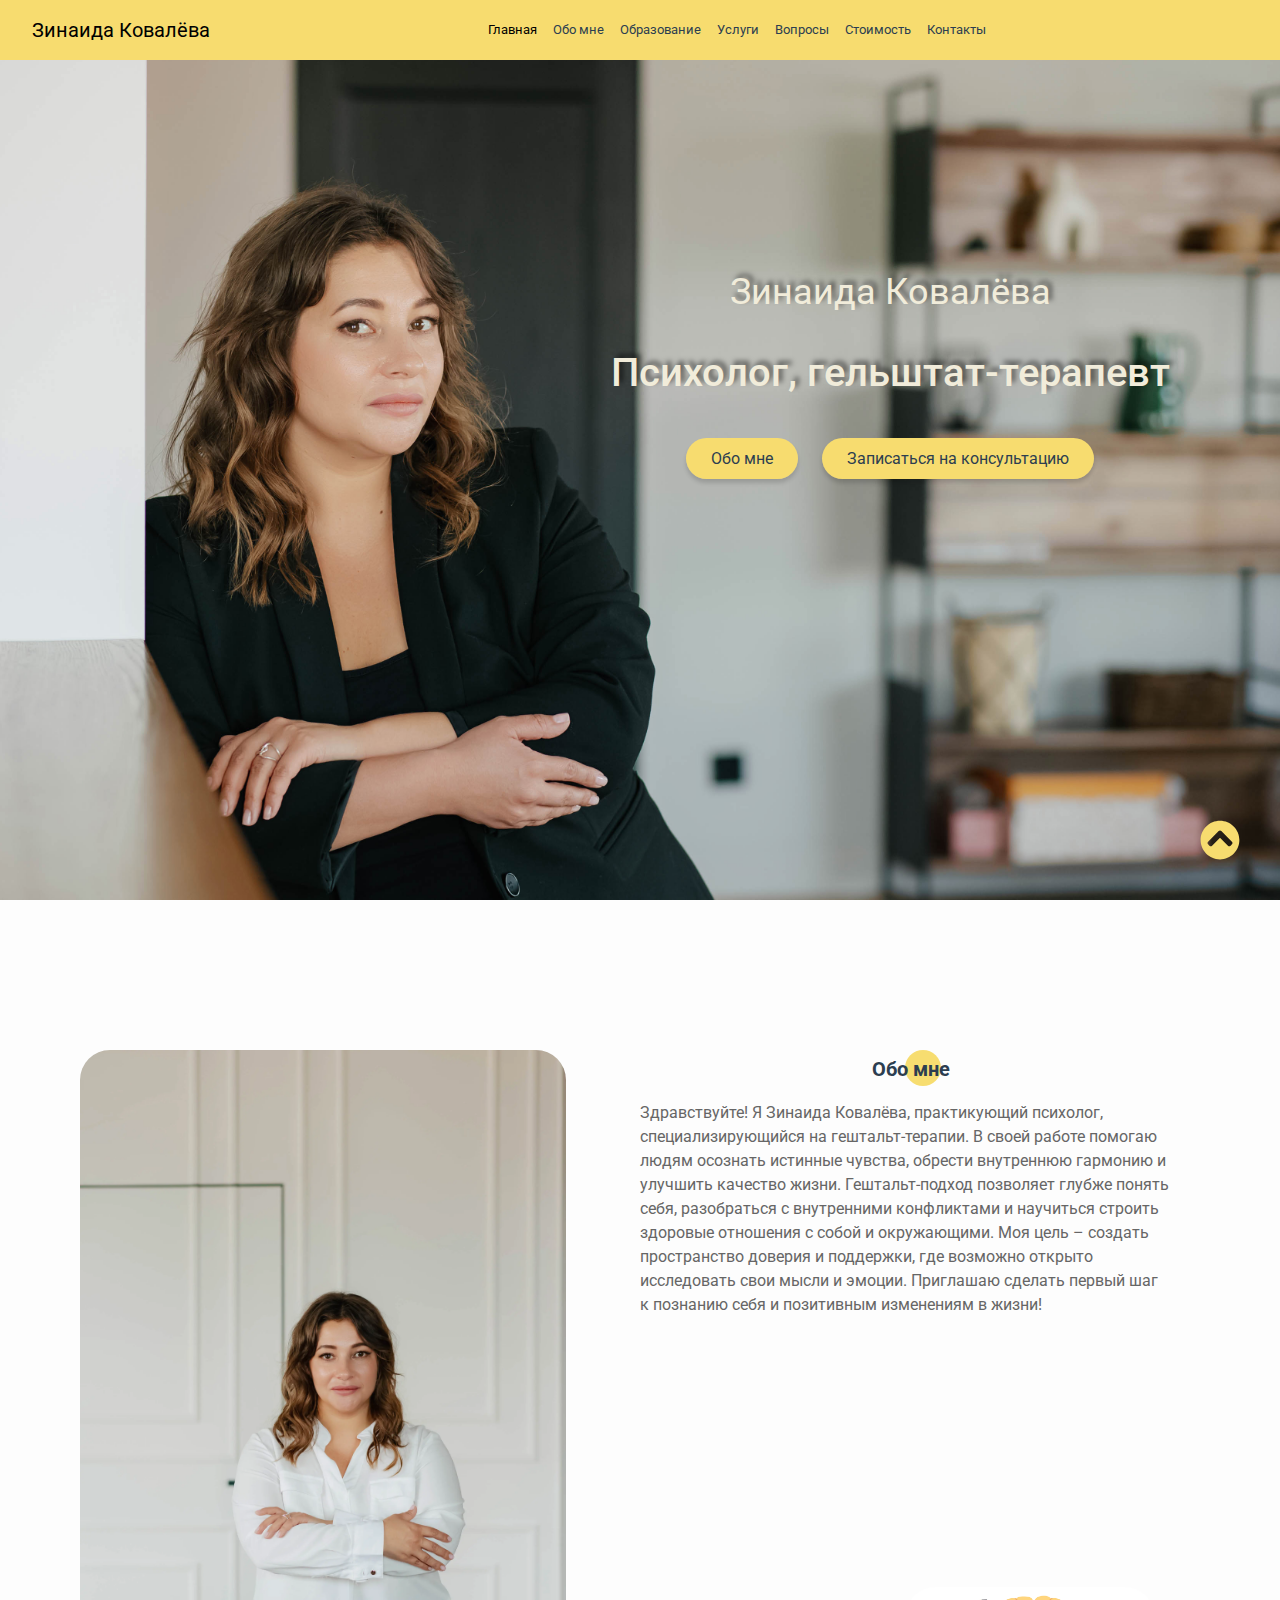
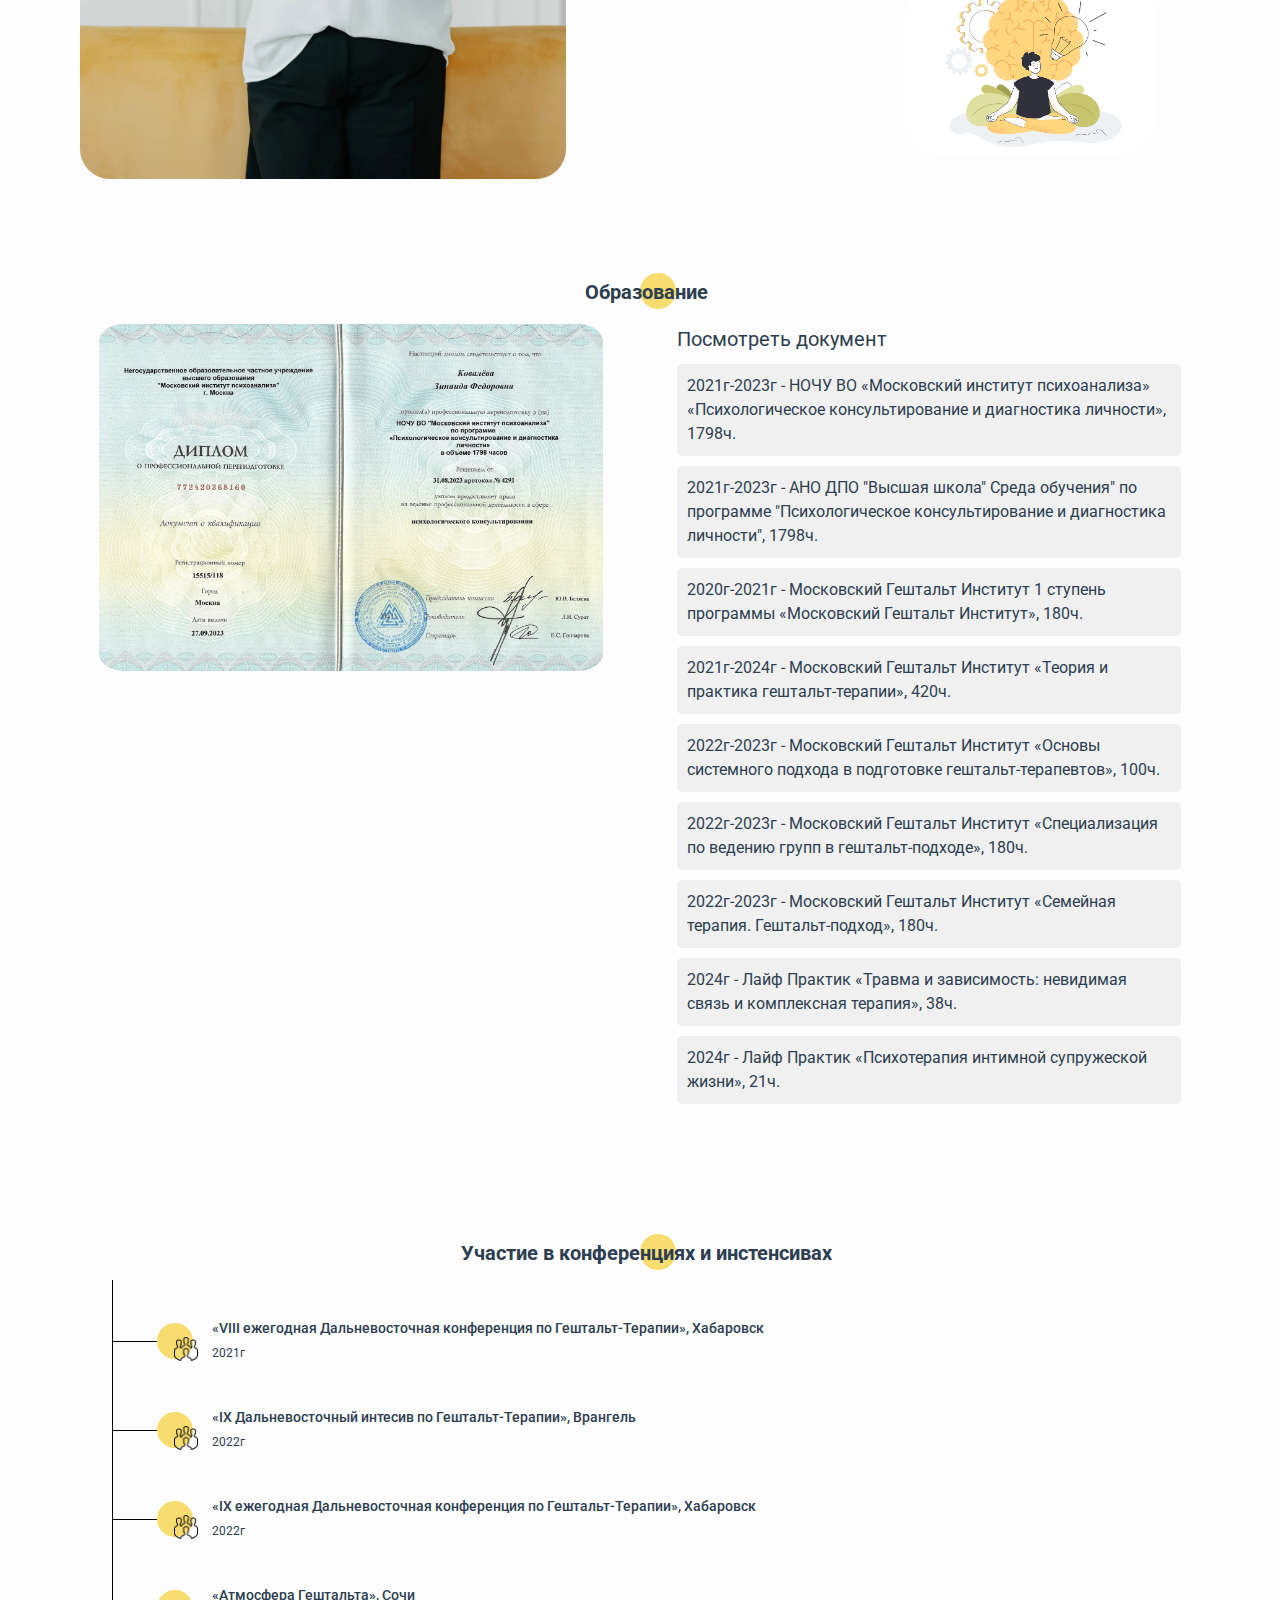
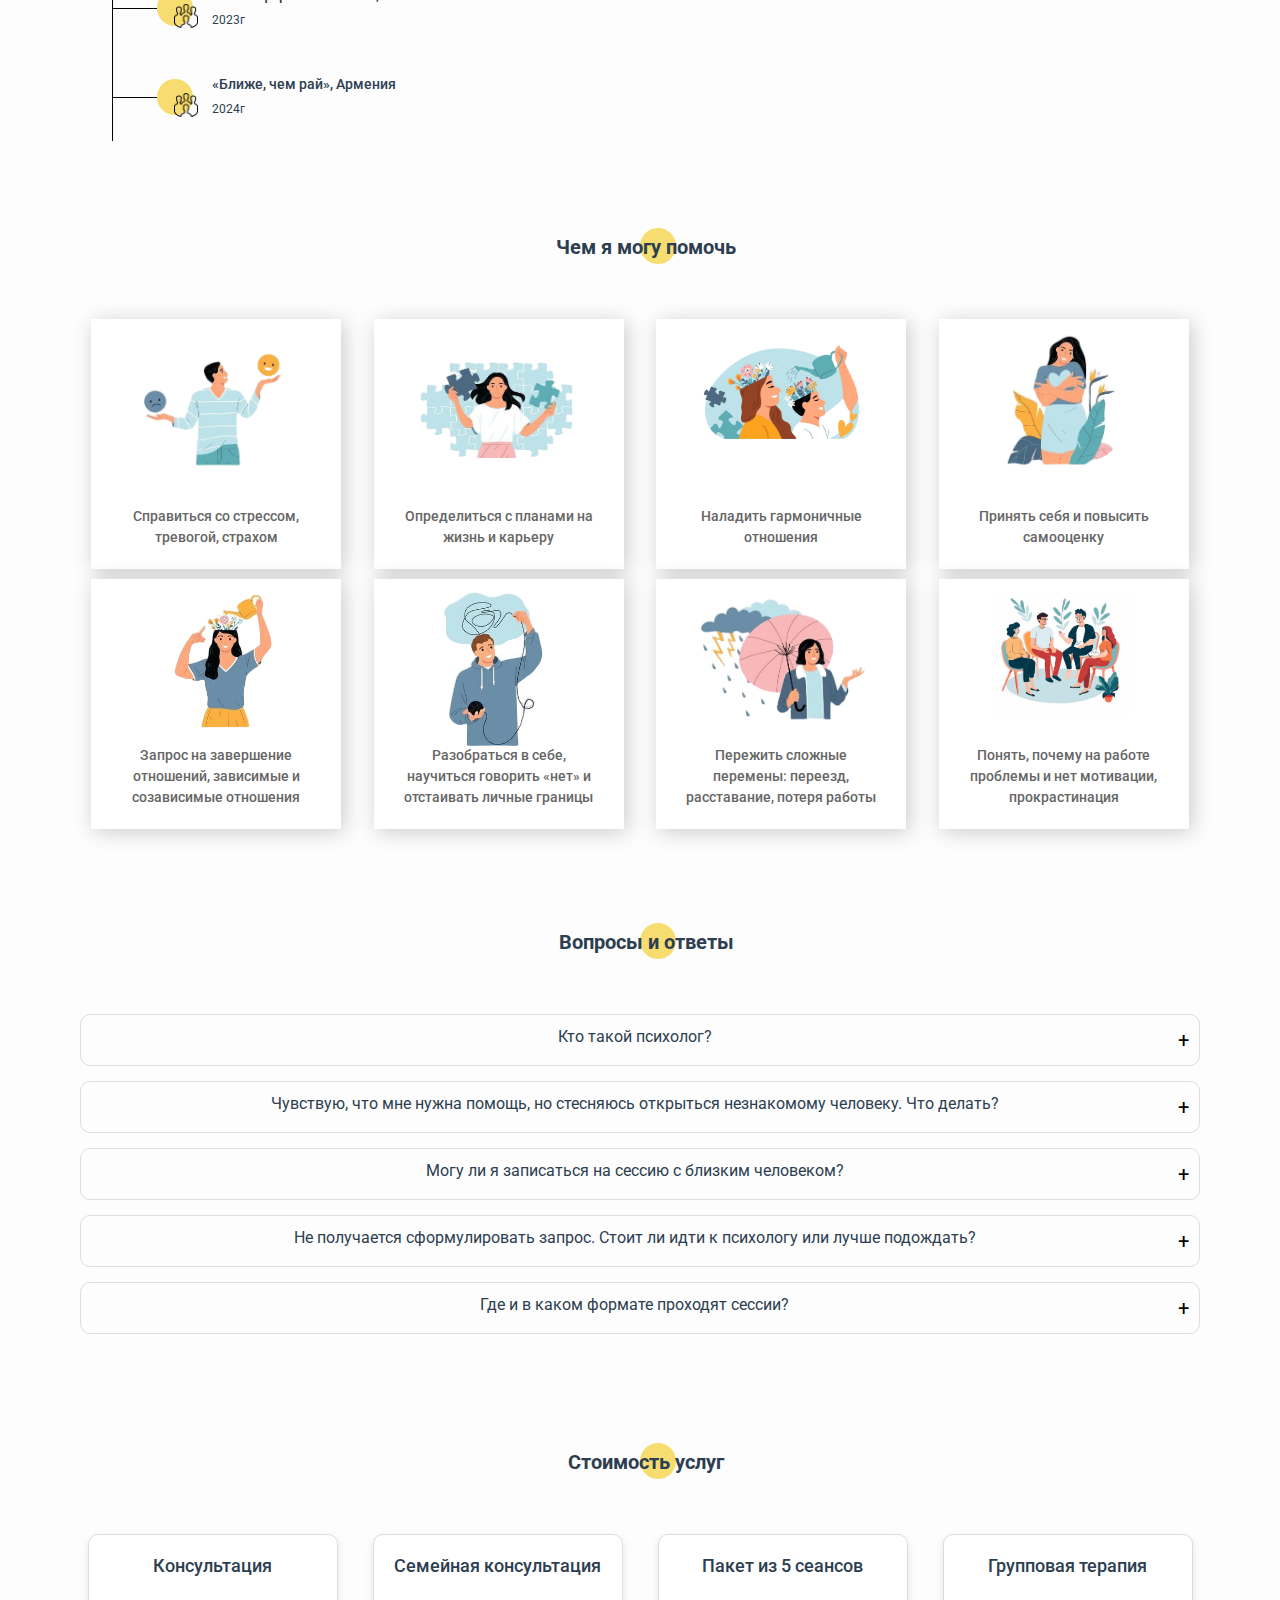
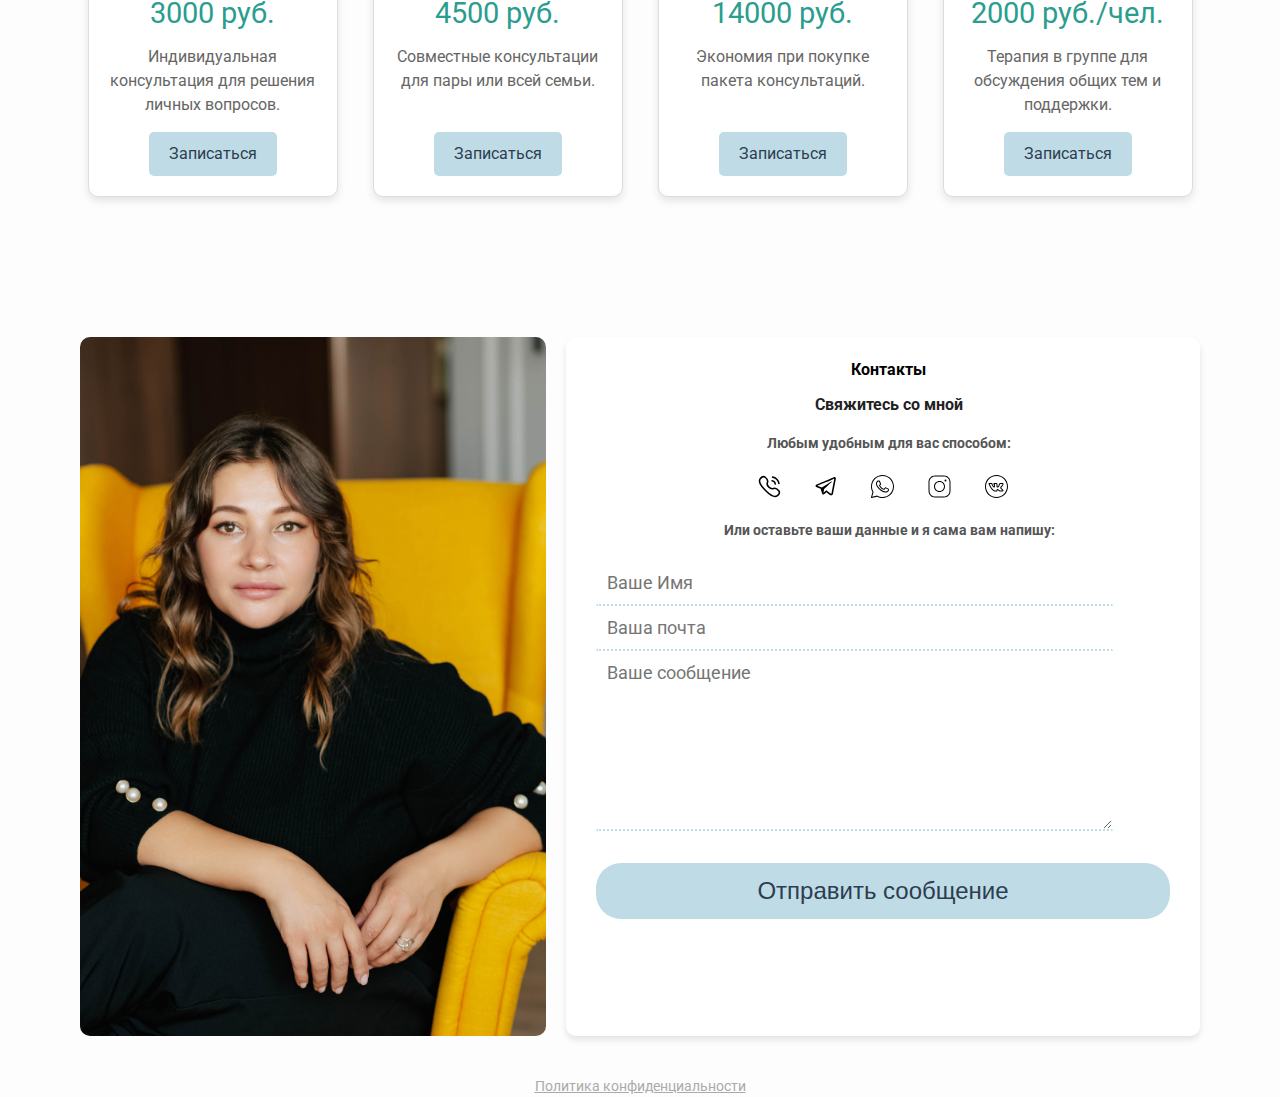
==== commit 5586993f: "add police" ====
--- a/index.html
+++ b/index.html
@@ -7,28 +7,26 @@
     <meta http-equiv="X-UA-Compatible" content="ie=edge">
     <title>Психолог, гельштат-терапевт</title>
     <meta name="title" content="Сайт-визитка">
-    <meta name="description" content="Здесь вы сможете узнать больше обо мне">
     <!-- Primary Meta Tags -->
-    <title>Зинаида Ковалёва Психолог, гельштат-терапевт</title>
     <meta name="title" content="Зинаида Ковалёва.
-     Психолог, гельштат-терапевт" />
-    <meta name="description" content="Я Зинаида Ковалёва, практикующий психолог, специализирующийся на гештальт-терапии. В своей работе помогаю людям осознать истинные чувства, обрести внутреннюю гармонию и улучшить качество жизни." />
+     Психолог, гельштат-терапевт">
+    <meta name="description" content="Сайт о психологии и развитии личности">
 
     <!-- Open Graph / Facebook -->
-    <meta property="og:type" content="website" />
-    <meta property="og:url" content="https://metatags.io/" />
+    <meta property="og:type" content="website">
+    <meta property="og:url" content="https://metatags.io/">
     <meta property="og:title" content="Зинаида Ковалёва.
-     Психолог, гельштат-терапевт" />
-    <meta property="og:description" content="Я Зинаида Ковалёва, практикующий психолог, специализирующийся на гештальт-терапии. В своей работе помогаю людям осознать истинные чувства, обрести внутреннюю гармонию и улучшить качество жизни." />
-    <meta property="og:image" content="./img/1.jpg" />
+     Психолог, гельштат-терапевт">
+    <meta property="og:description" content="Я Зинаида Ковалёва, практикующий психолог, специализирующийся на гештальт-терапии. В своей работе помогаю людям осознать истинные чувства, обрести внутреннюю гармонию и улучшить качество жизни.">
+    <meta property="og:image" content="./img/1.jpg">
 
     <!-- Twitter -->
-    <meta property="twitter:card" content="summary_large_image" />
-    <meta property="twitter:url" content="https://metatags.io/" />
+    <meta property="twitter:card" content="summary_large_image">
+    <meta property="twitter:url" content="https://metatags.io/">
     <meta property="twitter:title" content="Зинаида Ковалёва.
-     Психолог, гельштат-терапевт" />
-    <meta property="twitter:description" content="Я Зинаида Ковалёва, практикующий психолог, специализирующийся на гештальт-терапии. В своей работе помогаю людям осознать истинные чувства, обрести внутреннюю гармонию и улучшить качество жизни." />
-    <meta property="twitter:image" content="./img/1.png" />
+     Психолог, гельштат-терапевт">
+    <meta property="twitter:description" content="Я Зинаида Ковалёва, практикующий психолог, специализирующийся на гештальт-терапии. В своей работе помогаю людям осознать истинные чувства, обрести внутреннюю гармонию и улучшить качество жизни.">
+    <meta property="twitter:image" content="./img/1.png">
 
     <!-- Favicon  -->
     <link rel="apple-touch-icon" sizes="57x57" href="favicon/apple-icon-57x57.png">
@@ -475,12 +473,7 @@
             <div class="container">
                 <div class="contacts__wrapper">
                     <div class="contacts__photo">
-                        <picture>
-                            <source srcset="./img/2.1.webp" type="image/webp">
-                            <source srcset="./img/2.jpg" type="image/jpeg">
-                            <img src="./img/2.jpg" alt="photo">
-                        </picture>
-
+                        <img src="./img/2.jpg" alt="photo">
                     </div>
                     <div class="contacts__descr">
                         <h2 class="title title_fz16 contacts__title">Контакты</h2>
@@ -528,6 +521,13 @@
         <a href="#up" class="pageup">
             <img src="./vector/up.svg" alt="up">
         </a>
+        <div class="footer">
+            <a href="police.html" class="police" target="_blank" rel="noopener">Политика конфиденциальности
+            </a>
+            <!-- <a href="https://shutovamarina.github.io/portfolio/" class="web_developer" target="_blank" rel="noopener">Сайт разработан Шутовой Мариной
+            </a> -->
+        </div>
+
     </footer>
 
 
--- a/style.css
+++ b/style.css
@@ -81,6 +81,18 @@
     }
 }
 
+.footer {
+    display: flex;
+    flex-direction: column;
+    justify-content: center
+}
+
+.web_developer,
+.police {
+    color: #aaa;
+    font-size: 14px;
+}
+
 @media (max-width: 768px) {
     .container {
         padding: 80px 30px 0px 30px;
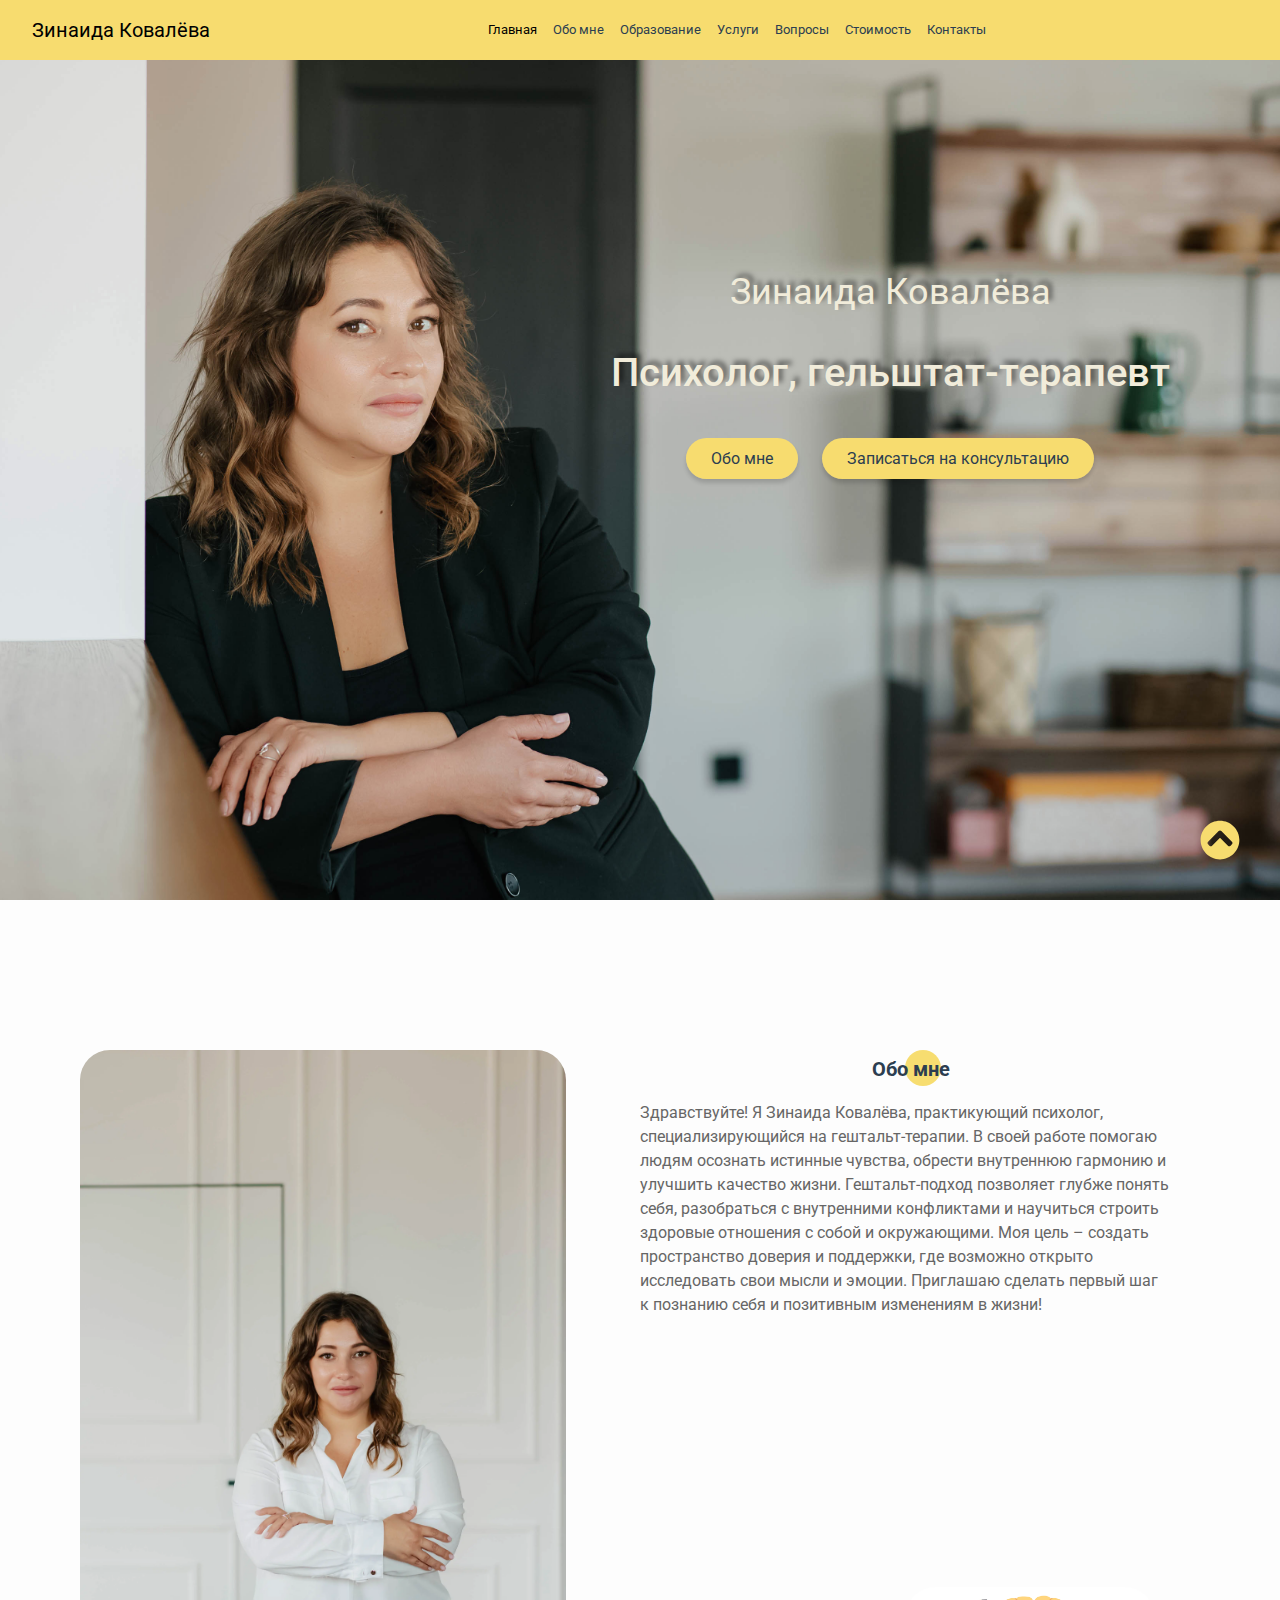
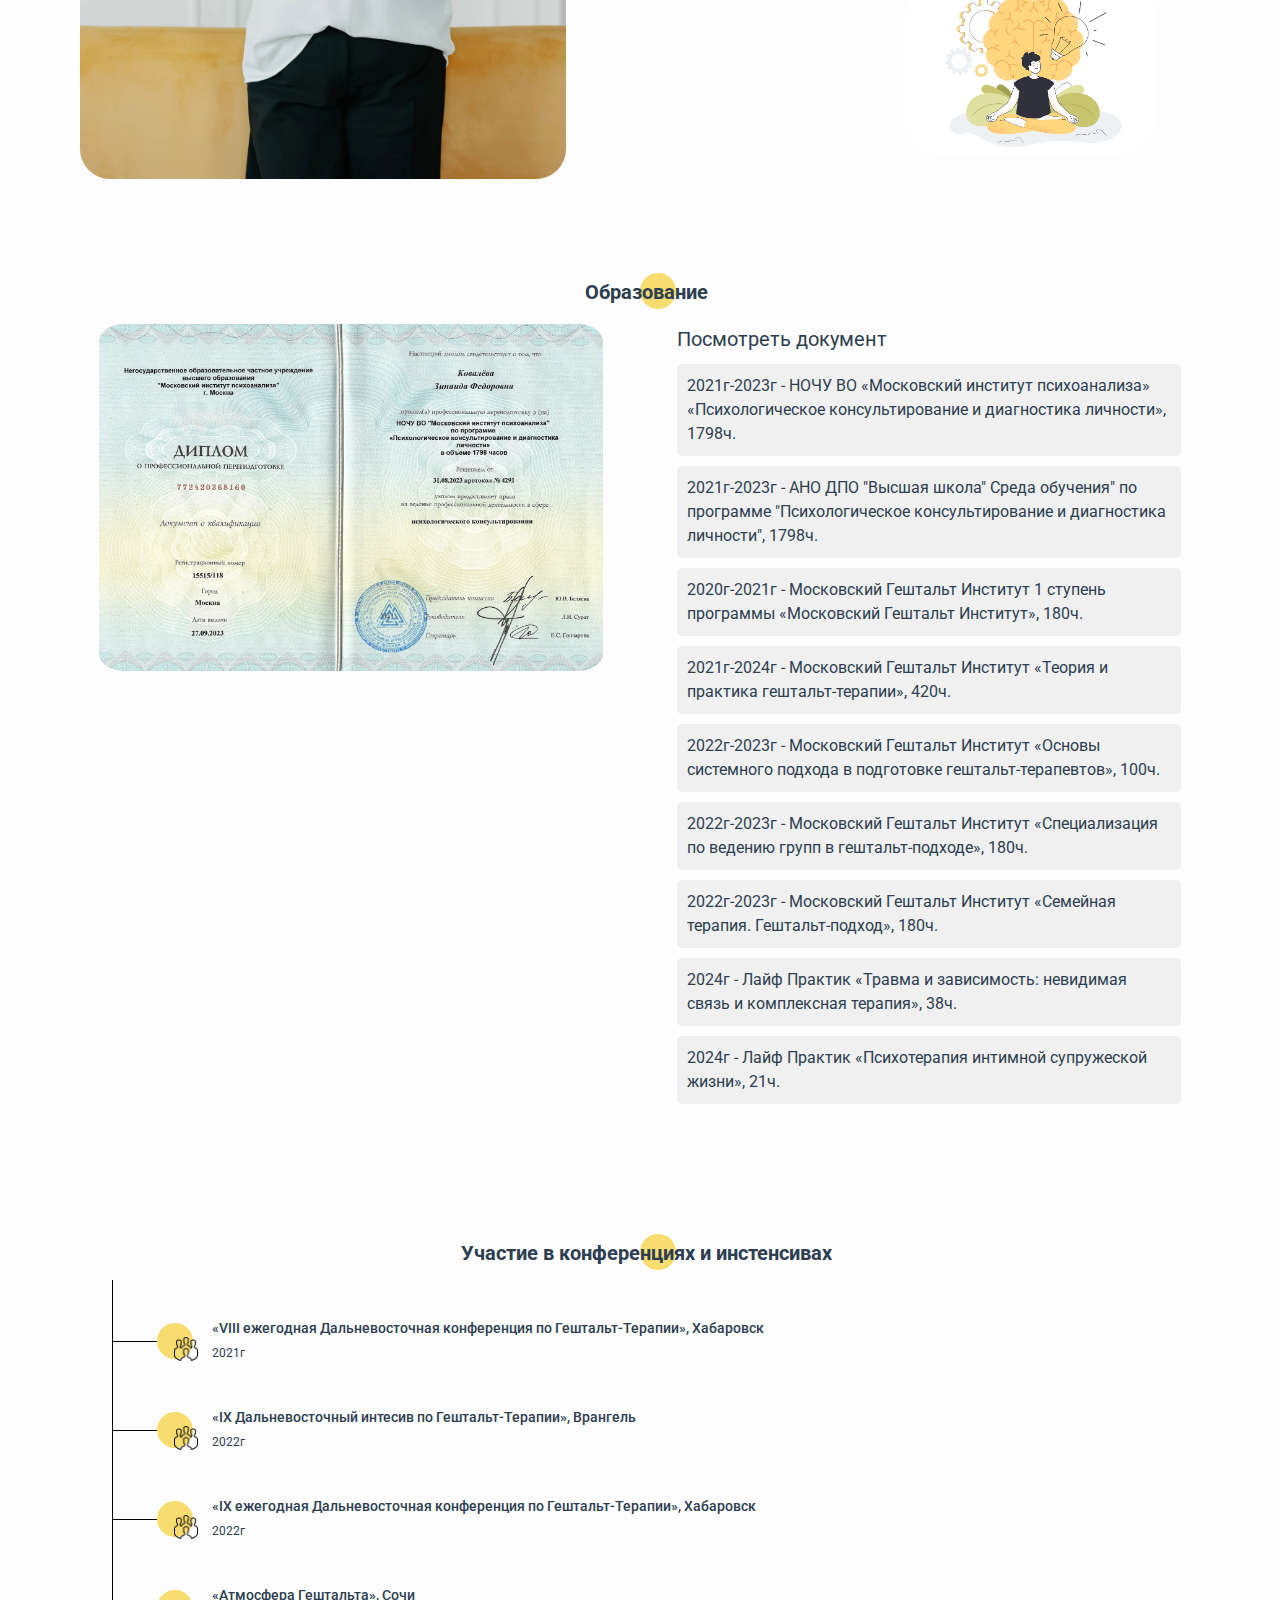
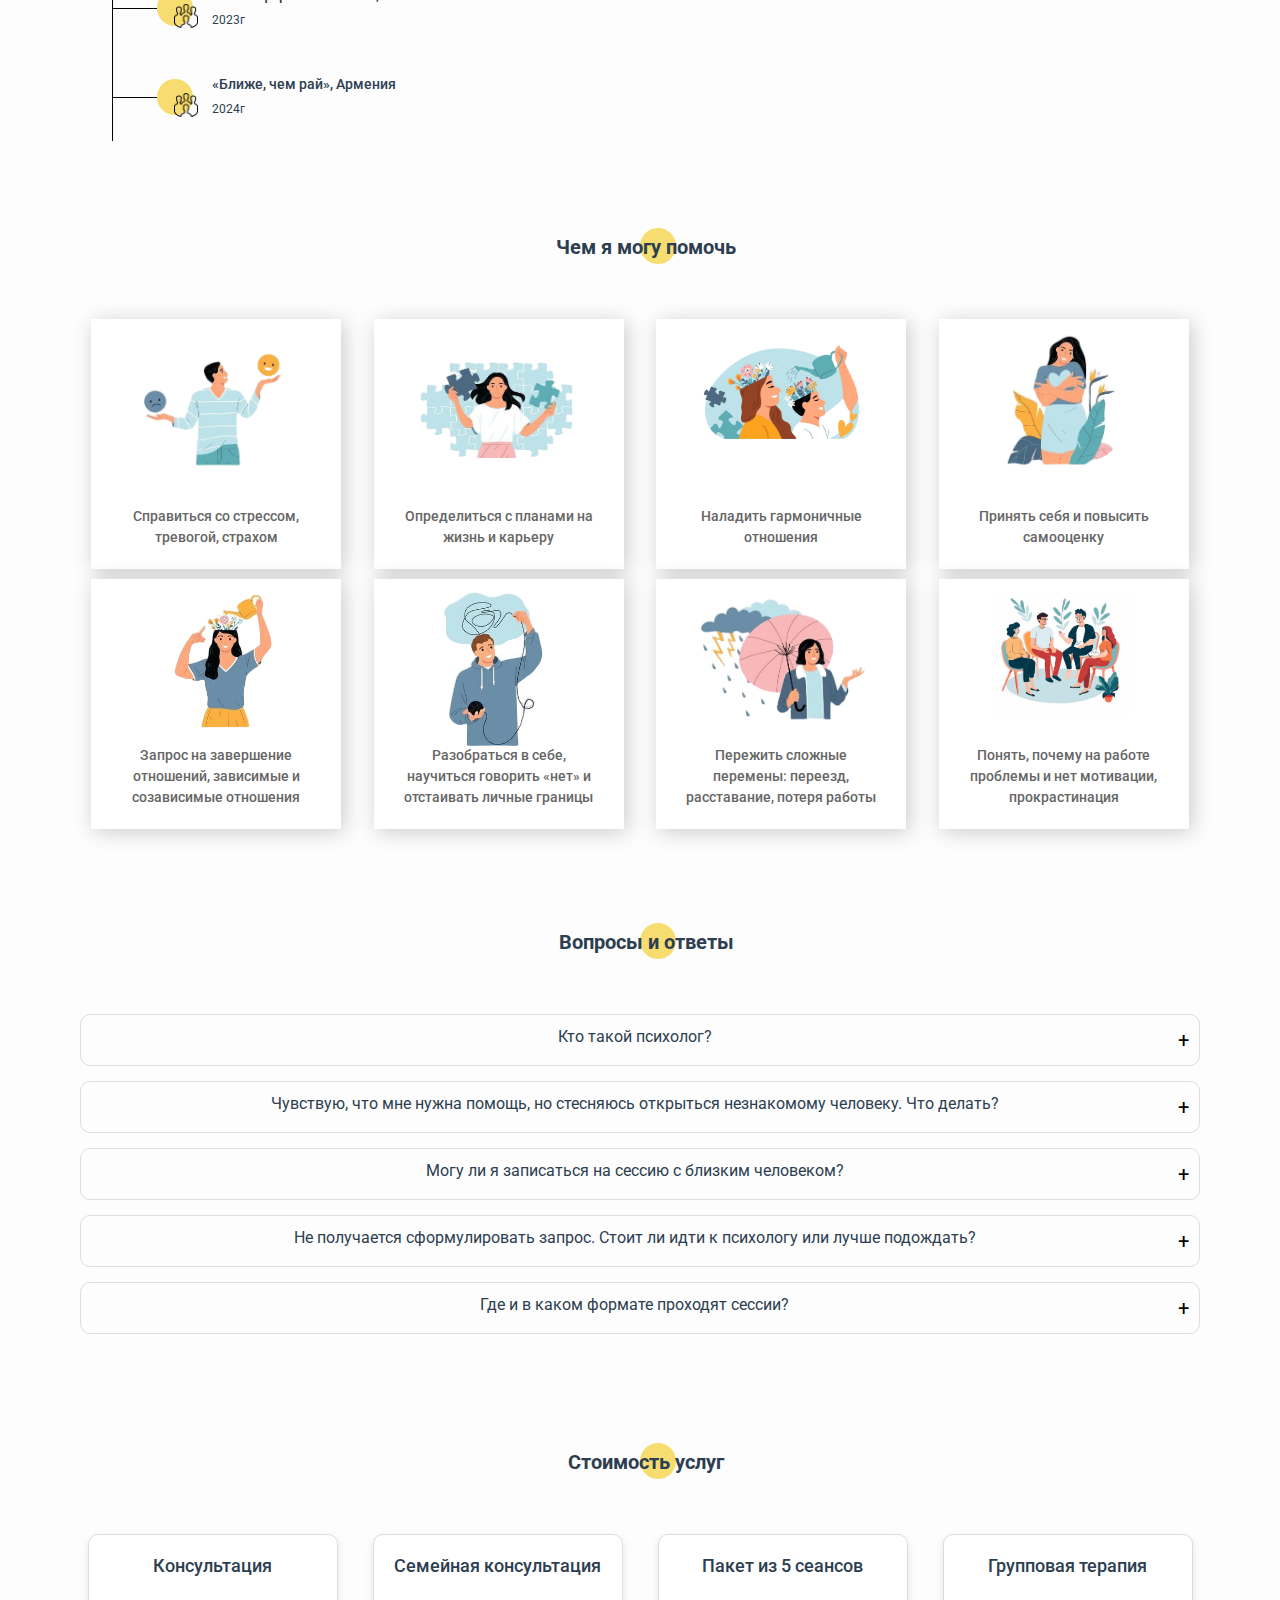
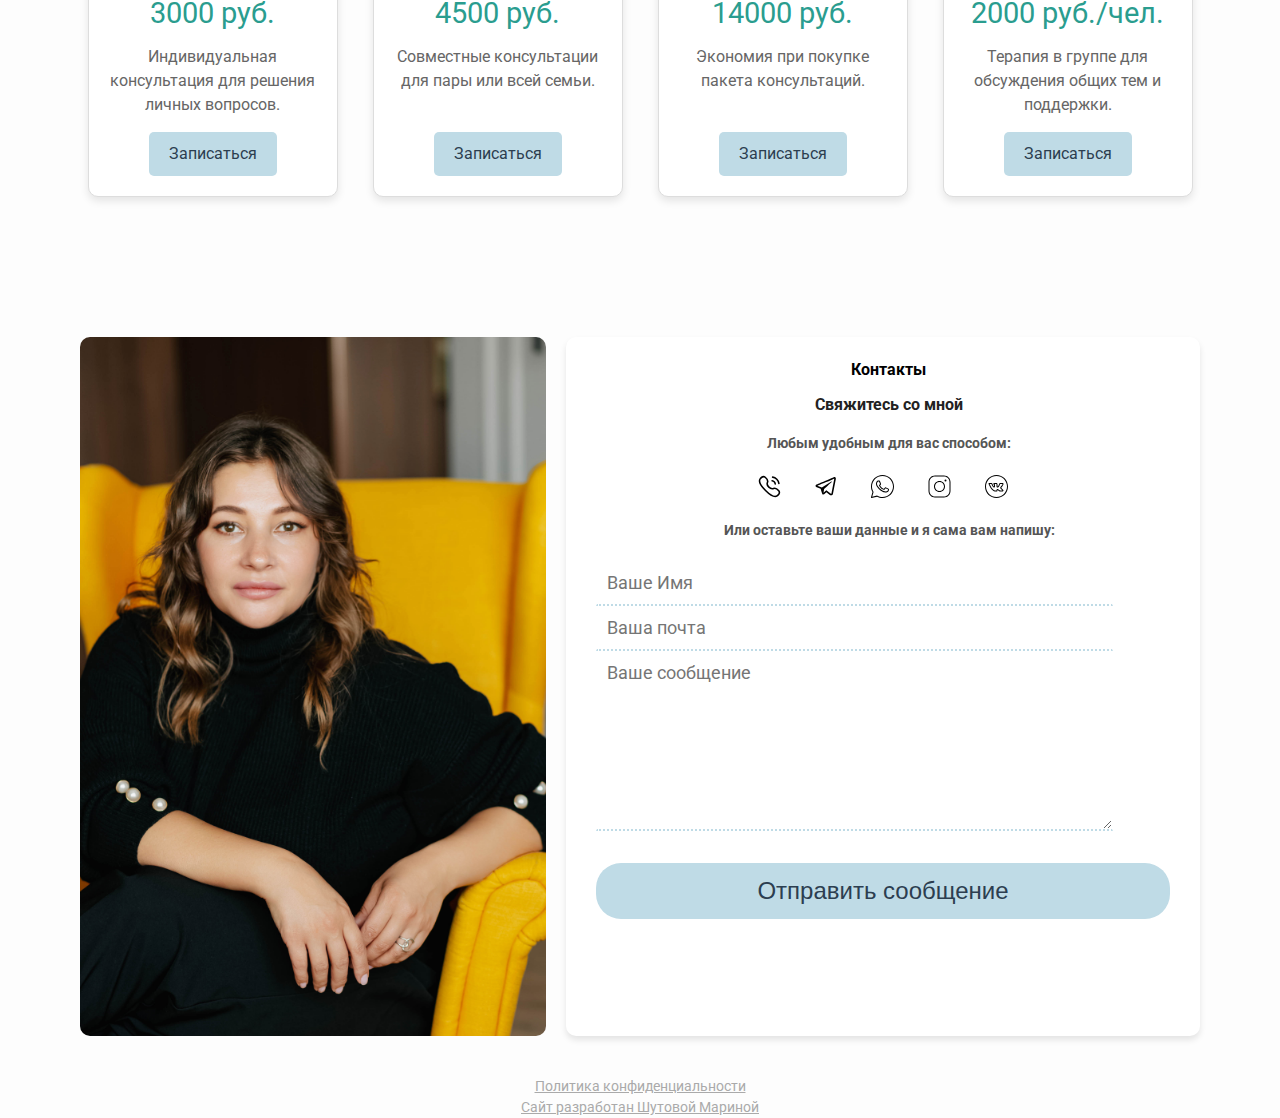
==== commit 2302e096: "no message" ====
--- a/index.html
+++ b/index.html
@@ -524,8 +524,8 @@
         <div class="footer">
             <a href="police.html" class="police" target="_blank" rel="noopener">Политика конфиденциальности
             </a>
-            <!-- <a href="https://shutovamarina.github.io/portfolio/" class="web_developer" target="_blank" rel="noopener">Сайт разработан Шутовой Мариной
-            </a> -->
+            <a href="https://shutovamarina.github.io/portfolio/" class="web_developer" target="_blank" rel="noopener">Сайт разработан Шутовой Мариной
+            </a>
         </div>
 
     </footer>
--- a/style.css
+++ b/style.css
@@ -93,6 +93,22 @@
     font-size: 14px;
 }
 
+.policy {
+    font-family: 'Arial' sans-serif !important;
+    margin: 20px;
+    padding: 0 15px 0 15px;
+    h4 {
+        text-align: center;
+    }
+    h5 {
+        font-family: 'Arial' sans-serif;
+    }
+    &__points {
+        margin: 16px;
+        font-family: 'Arial' sans-serif;
+    }
+}
+
 @media (max-width: 768px) {
     .container {
         padding: 80px 30px 0px 30px;
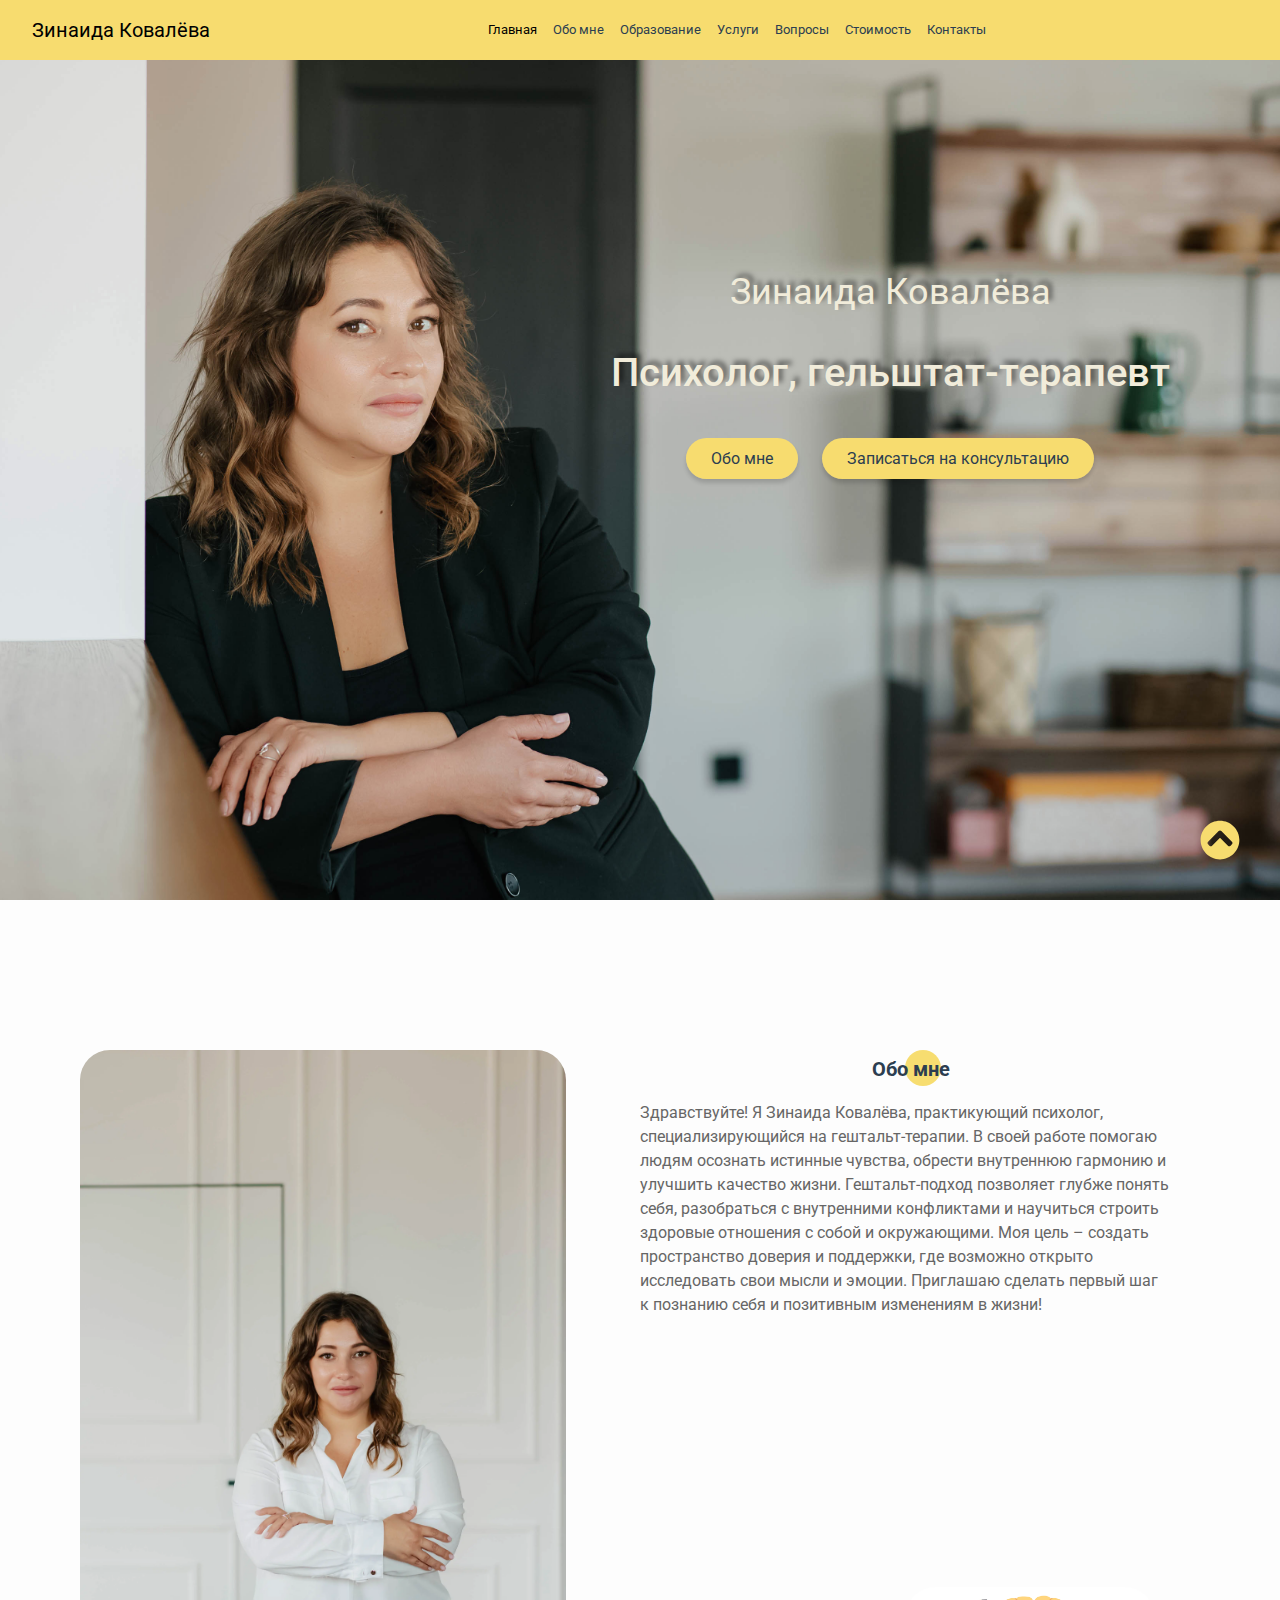
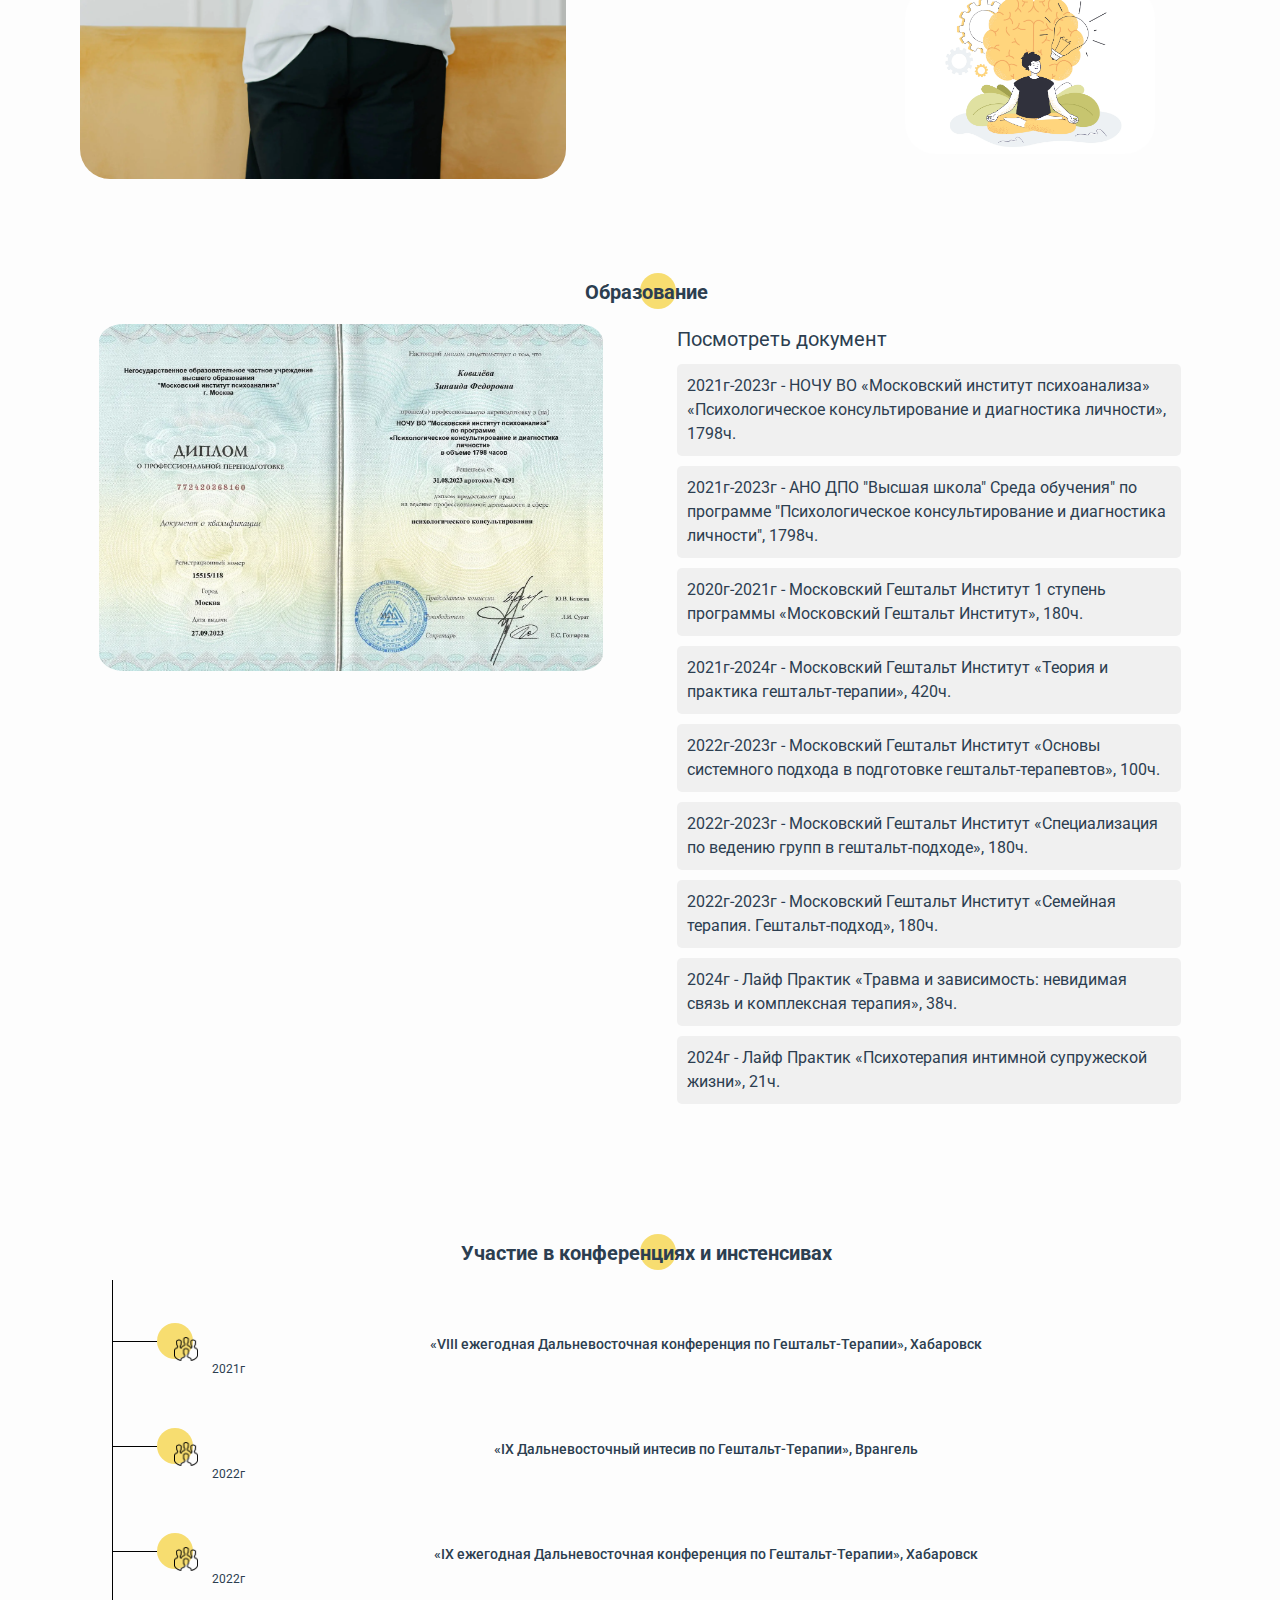
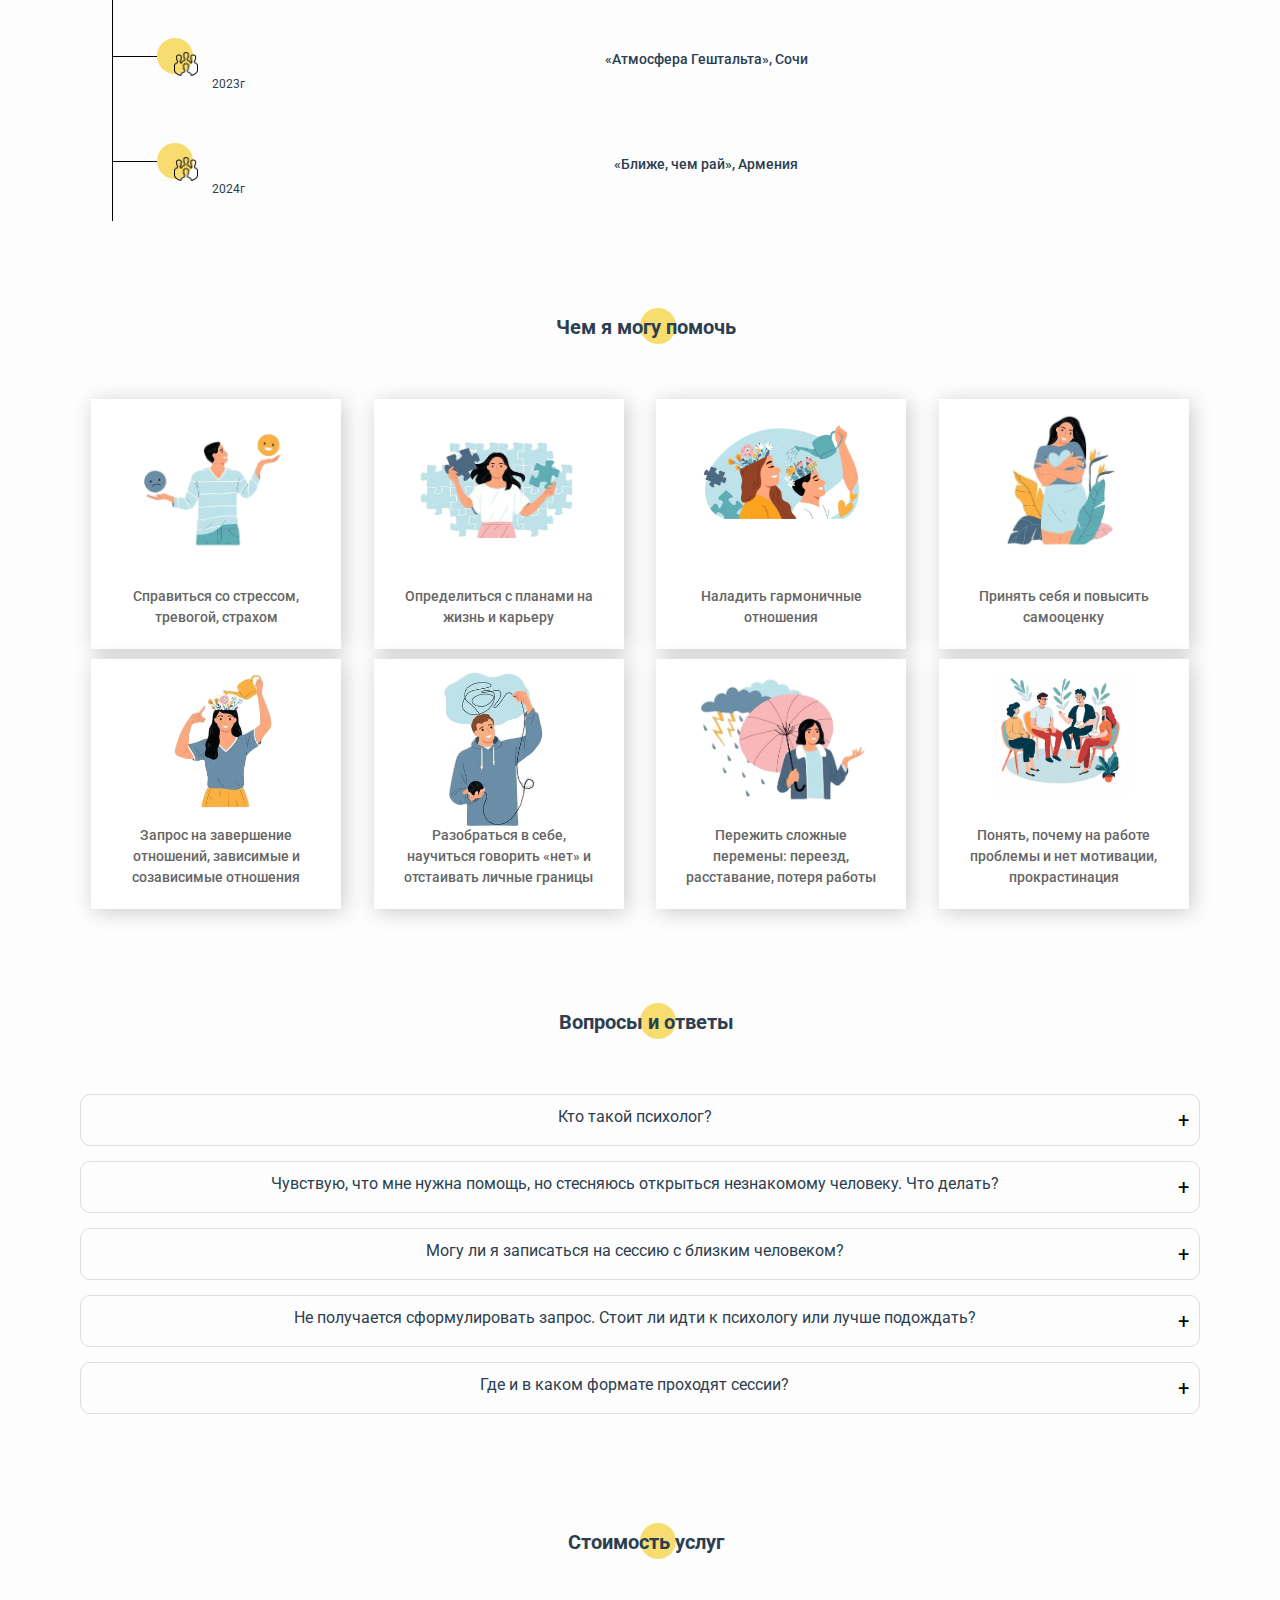
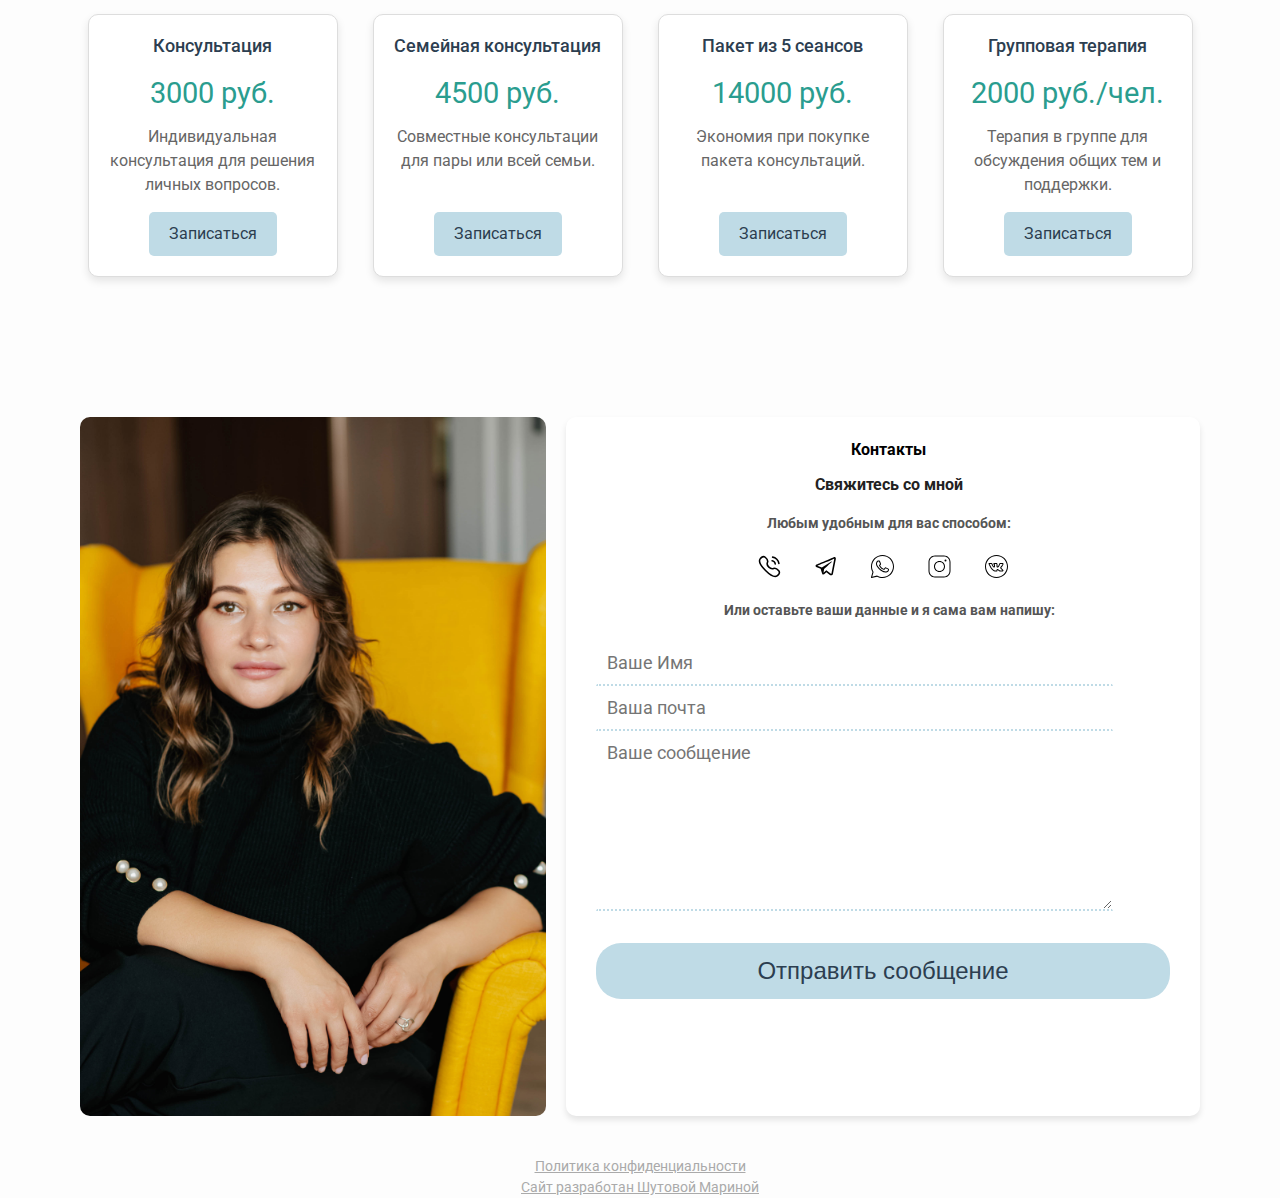
==== commit 8a9f1d41: "new" ====
--- a/index.html
+++ b/index.html
@@ -442,25 +442,25 @@
                     <h3>Консультация</h3>
                     <p class="price">3000 руб.</p>
                     <p class="description">Индивидуальная консультация для решения личных вопросов.</p>
-                    <div><a class="btn-signup" href="#contacts" target="_blank">Записаться</a></div>
+                    <div><a class="btn-signup" href="#contacts">Записаться</a></div>
                 </div>
                 <div class="price-card">
                     <h3>Семейная консультация</h3>
                     <p class="price">4500 руб.</p>
                     <p class="description">Совместные консультации для пары или всей семьи.</p>
-                    <div><a class="btn-signup" href="#contacts" target="_blank">Записаться</a></div>
+                    <div><a class="btn-signup" href="#contacts">Записаться</a></div>
                 </div>
                 <div class="price-card">
                     <h3>Пакет из 5 сеансов</h3>
                     <p class="price">14000 руб.</p>
                     <p class="description">Экономия при покупке пакета консультаций.</p>
-                    <div><a class="btn-signup" href="#contacts" target="_blank">Записаться</a></div>
+                    <div><a class="btn-signup" href="#contacts">Записаться</a></div>
                 </div>
                 <div class="price-card">
                     <h3>Групповая терапия</h3>
                     <p class="price">2000 руб./чел.</p>
                     <p class="description">Терапия в группе для обсуждения общих тем и поддержки.</p>
-                    <div><a class="btn-signup" href="#contacts" target="_blank">Записаться</a></div>
+                    <div><a class="btn-signup" href="#contacts">Записаться</a></div>
                 </div>
             </div>
         </div>
@@ -524,7 +524,7 @@
         <div class="footer">
             <a href="police.html" class="police" target="_blank" rel="noopener">Политика конфиденциальности
             </a>
-            <a href="https://shutovamarina.github.io/portfolio/" class="web_developer" target="_blank" rel="noopener">Сайт разработан Шутовой Мариной
+            <a href="https://shutovamarina-web.ru/" class="web_developer" target="_blank" rel="noopener">Сайт разработан Шутовой Мариной
             </a>
         </div>
 
--- a/style.css
+++ b/style.css
@@ -94,19 +94,20 @@
 }
 
 .policy {
-    font-family: 'Arial' sans-serif !important;
     margin: 20px;
     padding: 0 15px 0 15px;
-    h4 {
-        text-align: center;
-    }
-    h5 {
-        font-family: 'Arial' sans-serif;
-    }
-    &__points {
-        margin: 16px;
-        font-family: 'Arial' sans-serif;
-    }
+    text-align: start;
+}
+
+h4,
+h5 {
+    text-align: center;
+    margin: 16px;
+}
+
+.policy__points {
+    margin: 16px;
+    text-align: start;
 }
 
 @media (max-width: 768px) {
